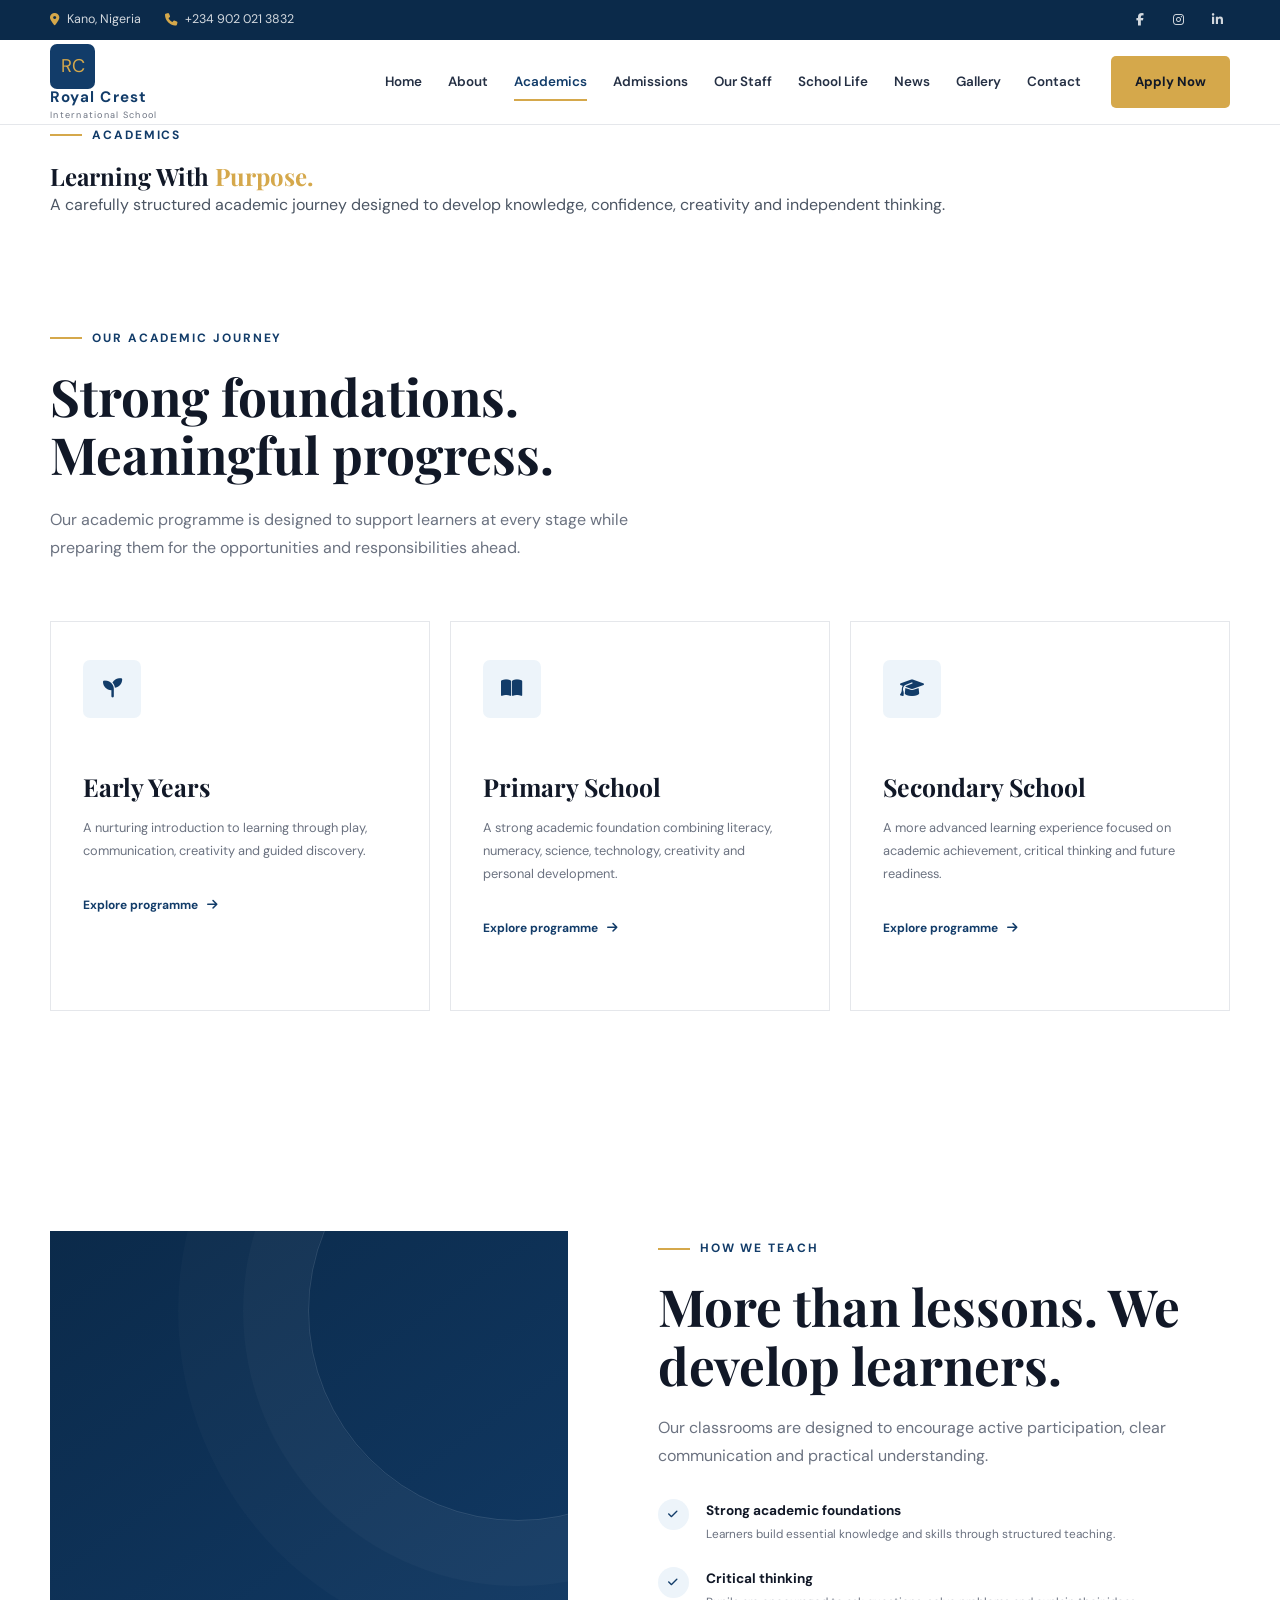
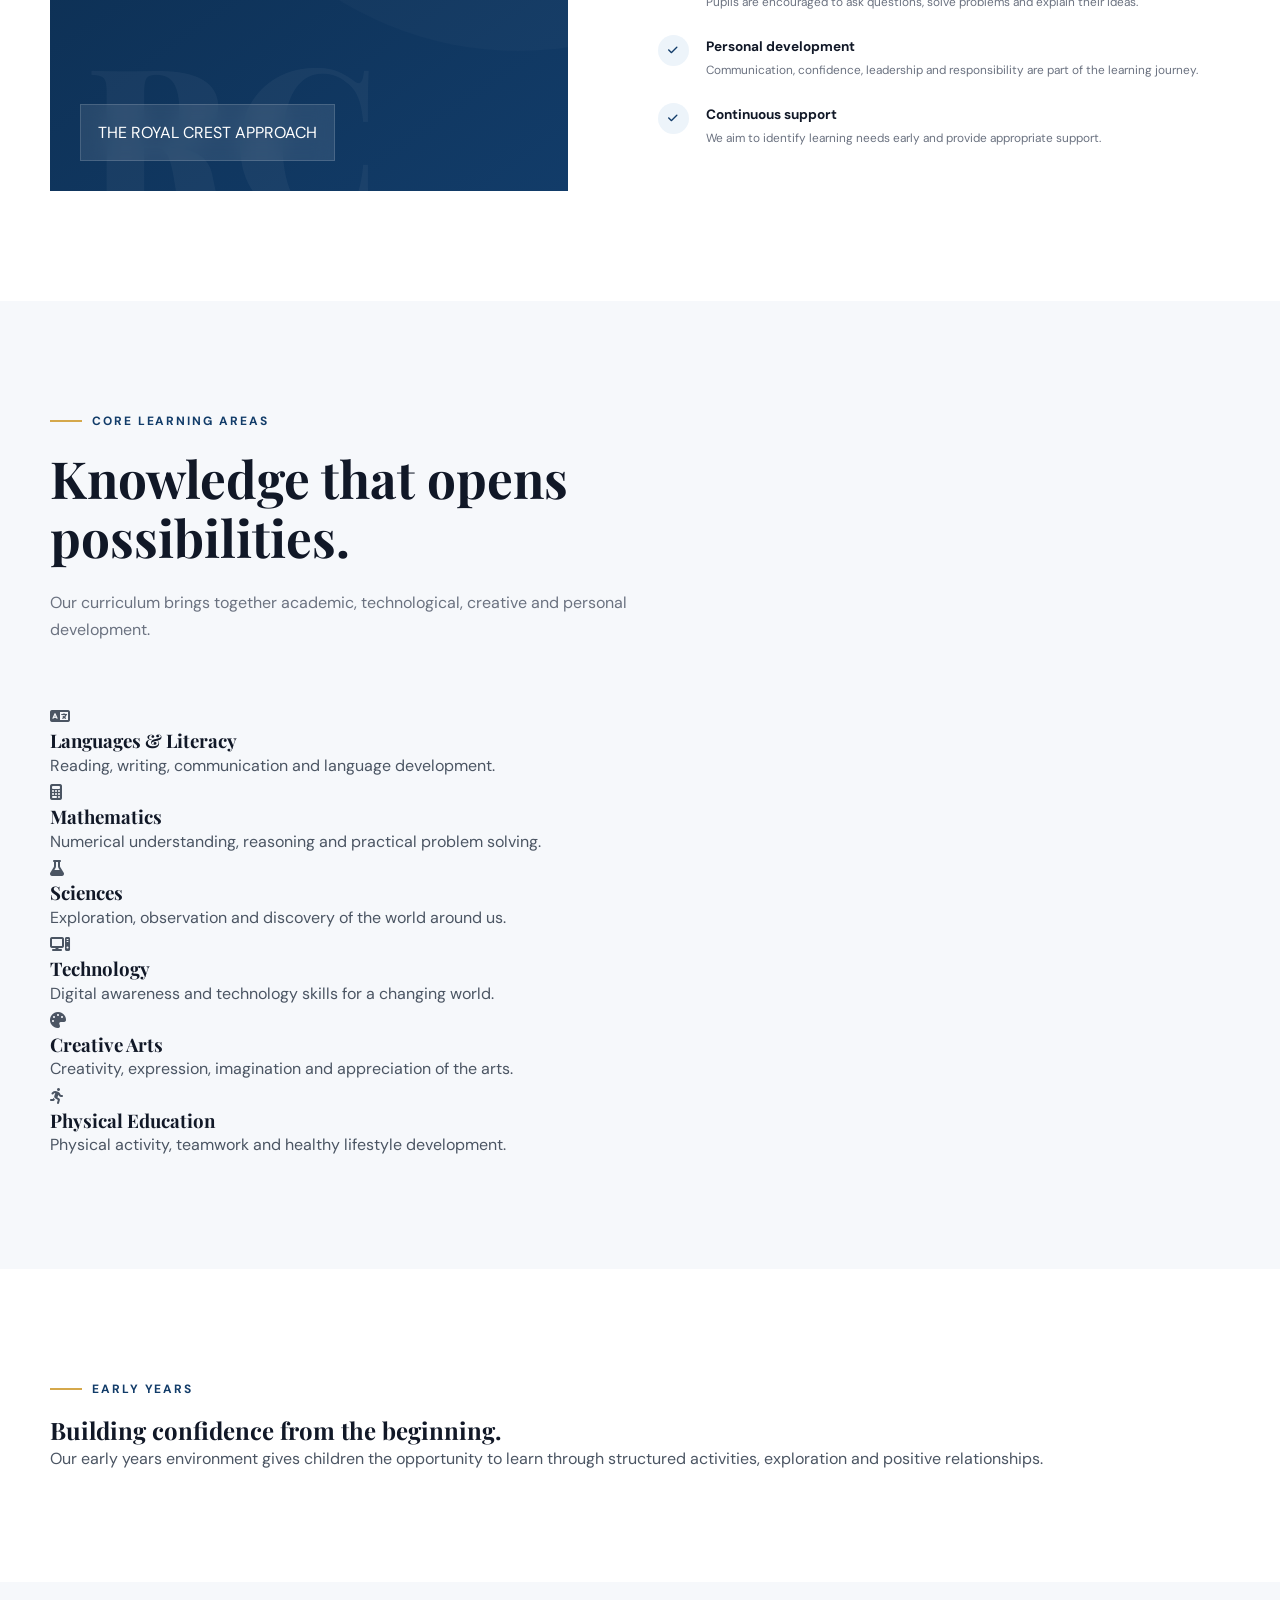
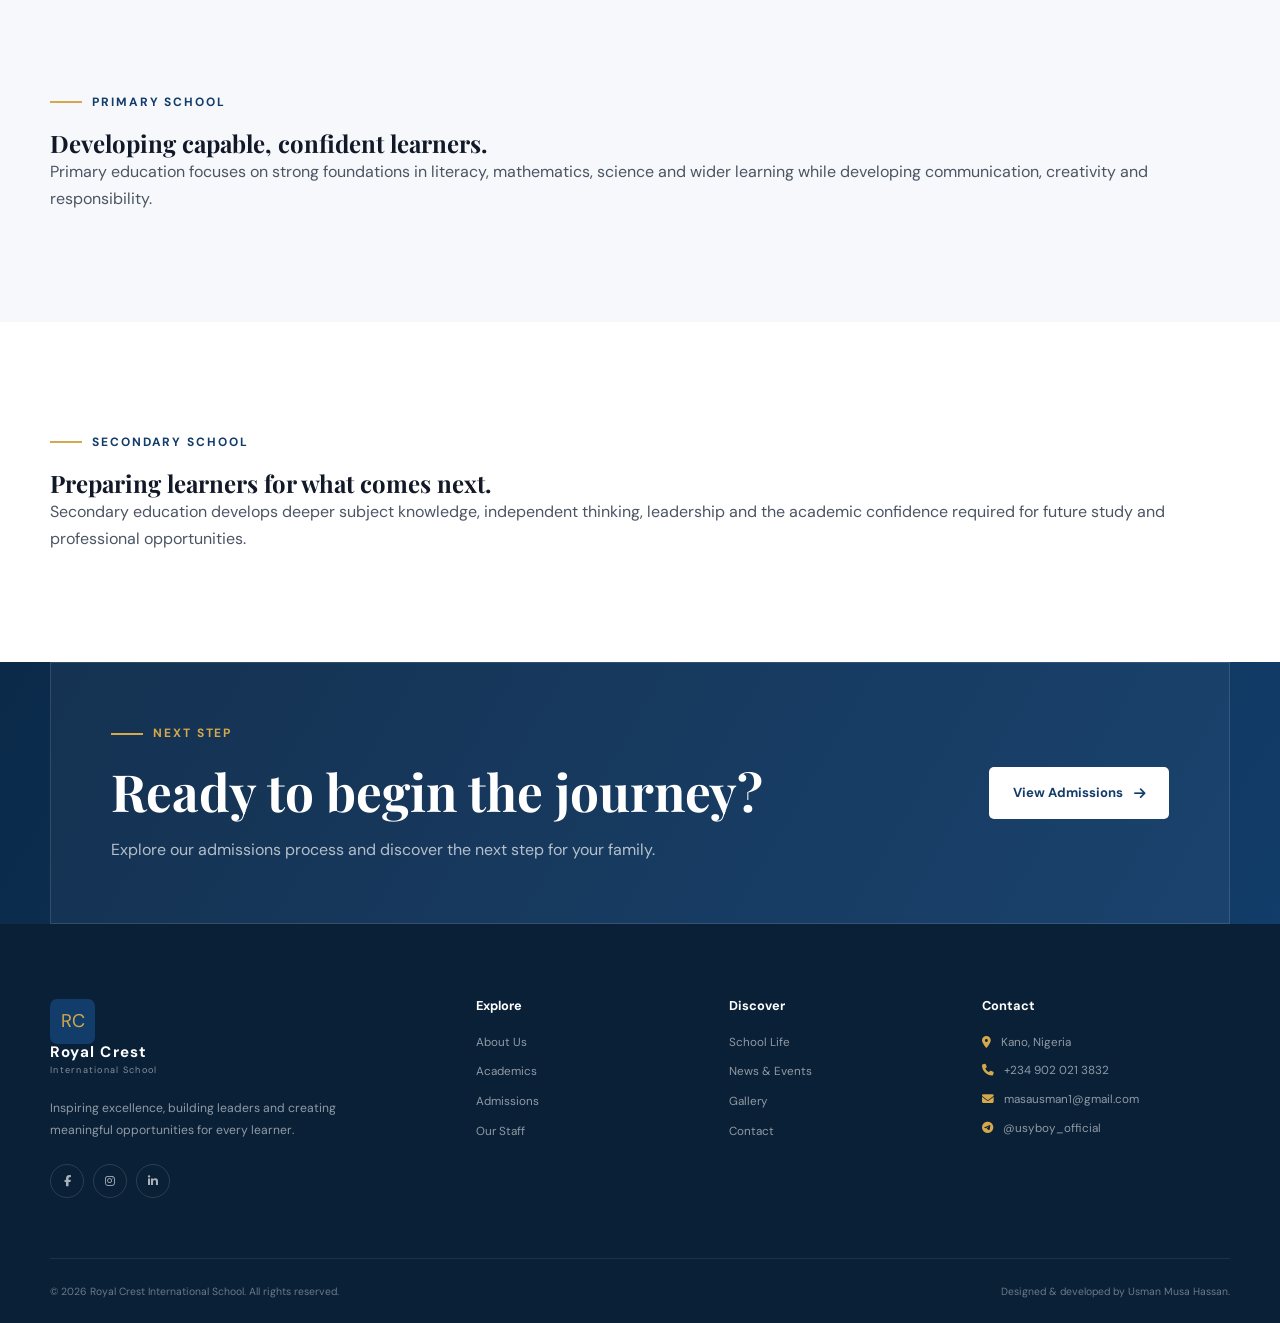
==== academics.html @ a64e41ca "Create academics.html" ====
<!DOCTYPE html>
<html lang="en">

<head>

    <meta charset="UTF-8">

    <meta
        name="viewport"
        content="width=device-width, initial-scale=1.0"
    >

    <meta
        name="description"
        content="Explore the academic programmes and learning approach at Royal Crest International School."
    >

    <meta
        name="author"
        content="Usman Musa Hassan"
    >

    <meta
        name="theme-color"
        content="#123c69"
    >

    <title>Academics | Royal Crest International School</title>

    <link
        rel="preconnect"
        href="https://fonts.googleapis.com"
    >

    <link
        rel="preconnect"
        href="https://fonts.gstatic.com"
        crossorigin
    >

    <link
        href="https://fonts.googleapis.com/css2?family=DM+Sans:wght@400;500;600;700&family=Playfair+Display:wght@500;600;700&display=swap"
        rel="stylesheet"
    >

    <link
        rel="stylesheet"
        href="https://cdnjs.cloudflare.com/ajax/libs/font-awesome/6.5.2/css/all.min.css"
    >

    <link
        rel="stylesheet"
        href="assets/css/style.css"
    >

</head>


<body>


    <!-- TOP BAR -->

    <div class="top-bar">

        <div class="container top-bar-inner">

            <div class="top-bar-left">

                <span>
                    <i class="fa-solid fa-location-dot"></i>
                    Kano, Nigeria
                </span>

                <span>
                    <i class="fa-solid fa-phone"></i>
                    +234 902 021 3832
                </span>

            </div>


            <div class="top-bar-right">

                <a href="#" aria-label="Facebook">
                    <i class="fa-brands fa-facebook-f"></i>
                </a>

                <a href="#" aria-label="Instagram">
                    <i class="fa-brands fa-instagram"></i>
                </a>

                <a href="#" aria-label="LinkedIn">
                    <i class="fa-brands fa-linkedin-in"></i>
                </a>

            </div>

        </div>

    </div>



    <!-- HEADER -->

    <header class="site-header">

        <div class="container header-inner">

            <a
                href="index.html"
                class="site-logo"
                aria-label="Royal Crest International School home"
            >

                <span class="logo-mark">
                    RC
                </span>

                <span class="logo-text">

                    <strong>
                        Royal Crest
                    </strong>

                    <small>
                        International School
                    </small>

                </span>

            </a>


            <nav
                class="main-nav"
                aria-label="Main navigation"
            >

                <a href="index.html">
                    Home
                </a>

                <a href="about.html">
                    About
                </a>

                <a
                    href="academics.html"
                    class="active"
                >
                    Academics
                </a>

                <a href="admissions.html">
                    Admissions
                </a>

                <a href="staff.html">
                    Our Staff
                </a>

                <a href="school-life.html">
                    School Life
                </a>

                <a href="news.html">
                    News
                </a>

                <a href="gallery.html">
                    Gallery
                </a>

                <a href="contact.html">
                    Contact
                </a>

            </nav>


            <a
                href="admissions.html"
                class="btn btn-primary header-cta"
            >
                Apply Now
            </a>


            <button
                class="menu-toggle"
                type="button"
                aria-label="Open navigation menu"
                aria-expanded="false"
            >

                <span></span>
                <span></span>
                <span></span>

            </button>

        </div>

    </header>



    <!-- MAIN -->

    <main>


        <!-- PAGE HERO -->

        <section class="page-hero">

            <div class="container page-hero-inner">

                <p class="section-eyebrow">
                    ACADEMICS
                </p>

                <h1>
                    Learning With
                    <span>Purpose.</span>
                </h1>

                <p>
                    A carefully structured academic journey
                    designed to develop knowledge, confidence,
                    creativity and independent thinking.
                </p>

            </div>

        </section>



        <!-- INTRODUCTION -->

        <section class="section-padding">

            <div class="container">

                <div class="section-heading reveal">

                    <div>

                        <p class="section-eyebrow">
                            OUR ACADEMIC JOURNEY
                        </p>

                        <h2>
                            Strong foundations.
                            Meaningful progress.
                        </h2>

                    </div>

                    <p>
                        Our academic programme is designed to
                        support learners at every stage while
                        preparing them for the opportunities and
                        responsibilities ahead.
                    </p>

                </div>



                <div class="program-grid">


                    <article class="program-card reveal">

                        <div class="program-icon">
                            <i class="fa-solid fa-seedling"></i>
                        </div>

                        <h3>
                            Early Years
                        </h3>

                        <p>
                            A nurturing introduction to learning
                            through play, communication, creativity
                            and guided discovery.
                        </p>

                        <a
                            href="#early-years"
                            class="text-link"
                        >
                            Explore programme
                            <i class="fa-solid fa-arrow-right"></i>
                        </a>

                    </article>



                    <article class="program-card reveal">

                        <div class="program-icon">
                            <i class="fa-solid fa-book-open"></i>
                        </div>

                        <h3>
                            Primary School
                        </h3>

                        <p>
                            A strong academic foundation combining
                            literacy, numeracy, science, technology,
                            creativity and personal development.
                        </p>

                        <a
                            href="#primary"
                            class="text-link"
                        >
                            Explore programme
                            <i class="fa-solid fa-arrow-right"></i>
                        </a>

                    </article>



                    <article class="program-card reveal">

                        <div class="program-icon">
                            <i class="fa-solid fa-graduation-cap"></i>
                        </div>

                        <h3>
                            Secondary School
                        </h3>

                        <p>
                            A more advanced learning experience
                            focused on academic achievement,
                            critical thinking and future readiness.
                        </p>

                        <a
                            href="#secondary"
                            class="text-link"
                        >
                            Explore programme
                            <i class="fa-solid fa-arrow-right"></i>
                        </a>

                    </article>

                </div>

            </div>

        </section>



        <!-- LEARNING APPROACH -->

        <section class="why-section section-padding">

            <div class="container why-grid">


                <div class="why-visual reveal">

                    <div class="visual-label">

                        <span>
                            THE ROYAL CREST APPROACH
                        </span>

                    </div>

                </div>


                <div class="why-content reveal">

                    <p class="section-eyebrow">
                        HOW WE TEACH
                    </p>

                    <h2>
                        More than lessons.
                        We develop learners.
                    </h2>

                    <p>
                        Our classrooms are designed to encourage
                        active participation, clear communication
                        and practical understanding.
                    </p>


                    <div class="why-list">


                        <div>

                            <span>
                                <i class="fa-solid fa-check"></i>
                            </span>

                            <div>

                                <strong>
                                    Strong academic foundations
                                </strong>

                                <p>
                                    Learners build essential
                                    knowledge and skills through
                                    structured teaching.
                                </p>

                            </div>

                        </div>



                        <div>

                            <span>
                                <i class="fa-solid fa-check"></i>
                            </span>

                            <div>

                                <strong>
                                    Critical thinking
                                </strong>

                                <p>
                                    Pupils are encouraged to ask
                                    questions, solve problems and
                                    explain their ideas.
                                </p>

                            </div>

                        </div>



                        <div>

                            <span>
                                <i class="fa-solid fa-check"></i>
                            </span>

                            <div>

                                <strong>
                                    Personal development
                                </strong>

                                <p>
                                    Communication, confidence,
                                    leadership and responsibility
                                    are part of the learning journey.
                                </p>

                            </div>

                        </div>



                        <div>

                            <span>
                                <i class="fa-solid fa-check"></i>
                            </span>

                            <div>

                                <strong>
                                    Continuous support
                                </strong>

                                <p>
                                    We aim to identify learning
                                    needs early and provide
                                    appropriate support.
                                </p>

                            </div>

                        </div>

                    </div>

                </div>

            </div>

        </section>



        <!-- SUBJECT AREAS -->

        <section class="programs-section section-padding">

            <div class="container">

                <div class="section-heading reveal">

                    <div>

                        <p class="section-eyebrow">
                            CORE LEARNING AREAS
                        </p>

                        <h2>
                            Knowledge that opens
                            possibilities.
                        </h2>

                    </div>

                    <p>
                        Our curriculum brings together academic,
                        technological, creative and personal
                        development.
                    </p>

                </div>



                <div class="academic-subject-grid">


                    <div class="academic-subject reveal">

                        <i class="fa-solid fa-language"></i>

                        <h3>
                            Languages & Literacy
                        </h3>

                        <p>
                            Reading, writing, communication and
                            language development.
                        </p>

                    </div>



                    <div class="academic-subject reveal">

                        <i class="fa-solid fa-calculator"></i>

                        <h3>
                            Mathematics
                        </h3>

                        <p>
                            Numerical understanding, reasoning and
                            practical problem solving.
                        </p>

                    </div>



                    <div class="academic-subject reveal">

                        <i class="fa-solid fa-flask"></i>

                        <h3>
                            Sciences
                        </h3>

                        <p>
                            Exploration, observation and discovery
                            of the world around us.
                        </p>

                    </div>



                    <div class="academic-subject reveal">

                        <i class="fa-solid fa-computer"></i>

                        <h3>
                            Technology
                        </h3>

                        <p>
                            Digital awareness and technology skills
                            for a changing world.
                        </p>

                    </div>



                    <div class="academic-subject reveal">

                        <i class="fa-solid fa-palette"></i>

                        <h3>
                            Creative Arts
                        </h3>

                        <p>
                            Creativity, expression, imagination and
                            appreciation of the arts.
                        </p>

                    </div>



                    <div class="academic-subject reveal">

                        <i class="fa-solid fa-person-running"></i>

                        <h3>
                            Physical Education
                        </h3>

                        <p>
                            Physical activity, teamwork and healthy
                            lifestyle development.
                        </p>

                    </div>

                </div>

            </div>

        </section>



        <!-- PROGRAMME DETAILS -->

        <section
            id="early-years"
            class="section-padding"
        >

            <div class="container academic-detail">

                <div class="academic-detail-content reveal">

                    <p class="section-eyebrow">
                        EARLY YEARS
                    </p>

                    <h2>
                        Building confidence
                        from the beginning.
                    </h2>

                    <p>
                        Our early years environment gives children
                        the opportunity to learn through structured
                        activities, exploration and positive
                        relationships.
                    </p>

                </div>

            </div>

        </section>



        <section
            id="primary"
            class="programs-section section-padding"
        >

            <div class="container academic-detail">

                <div class="academic-detail-content reveal">

                    <p class="section-eyebrow">
                        PRIMARY SCHOOL
                    </p>

                    <h2>
                        Developing capable,
                        confident learners.
                    </h2>

                    <p>
                        Primary education focuses on strong
                        foundations in literacy, mathematics,
                        science and wider learning while developing
                        communication, creativity and responsibility.
                    </p>

                </div>

            </div>

        </section>



        <section
            id="secondary"
            class="section-padding"
        >

            <div class="container academic-detail">

                <div class="academic-detail-content reveal">

                    <p class="section-eyebrow">
                        SECONDARY SCHOOL
                    </p>

                    <h2>
                        Preparing learners
                        for what comes next.
                    </h2>

                    <p>
                        Secondary education develops deeper subject
                        knowledge, independent thinking, leadership
                        and the academic confidence required for
                        future study and professional opportunities.
                    </p>

                </div>

            </div>

        </section>



        <!-- CTA -->

        <section class="admissions-cta">

            <div class="container">

                <div class="cta-inner reveal">

                    <div>

                        <p class="section-eyebrow">
                            NEXT STEP
                        </p>

                        <h2>
                            Ready to begin the journey?
                        </h2>

                        <p>
                            Explore our admissions process and
                            discover the next step for your family.
                        </p>

                    </div>

                    <a
                        href="admissions.html"
                        class="btn btn-light"
                    >
                        View Admissions
                        <i class="fa-solid fa-arrow-right"></i>
                    </a>

                </div>

            </div>

        </section>

    </main>



    <!-- FOOTER -->

    <footer class="site-footer">

        <div class="container footer-main">


            <div class="footer-about">

                <a
                    href="index.html"
                    class="site-logo footer-logo"
                >

                    <span class="logo-mark">
                        RC
                    </span>

                    <span class="logo-text">

                        <strong>
                            Royal Crest
                        </strong>

                        <small>
                            International School
                        </small>

                    </span>

                </a>

                <p>
                    Inspiring excellence, building leaders and
                                        creating meaningful opportunities for every
                    learner.
                </p>

                <div class="footer-socials">

                    <a href="#" aria-label="Facebook">
                        <i class="fa-brands fa-facebook-f"></i>
                    </a>

                    <a href="#" aria-label="Instagram">
                        <i class="fa-brands fa-instagram"></i>
                    </a>

                    <a href="#" aria-label="LinkedIn">
                        <i class="fa-brands fa-linkedin-in"></i>
                    </a>

                </div>

            </div>


            <div class="footer-column">

                <h3>
                    Explore
                </h3>

                <a href="about.html">
                    About Us
                </a>

                <a href="academics.html">
                    Academics
                </a>

                <a href="admissions.html">
                    Admissions
                </a>

                <a href="staff.html">
                    Our Staff
                </a>

            </div>


            <div class="footer-column">

                <h3>
                    Discover
                </h3>

                <a href="school-life.html">
                    School Life
                </a>

                <a href="news.html">
                    News & Events
                </a>

                <a href="gallery.html">
                    Gallery
                </a>

                <a href="contact.html">
                    Contact
                </a>

            </div>


            <div class="footer-column footer-contact">

                <h3>
                    Contact
                </h3>

                <p>
                    <i class="fa-solid fa-location-dot"></i>
                    Kano, Nigeria
                </p>

                <p>
                    <i class="fa-solid fa-phone"></i>
                    +234 902 021 3832
                </p>

                <p>
                    <i class="fa-solid fa-envelope"></i>
                    masausman1@gmail.com
                </p>

                <p>
                    <i class="fa-brands fa-telegram"></i>
                    @usyboy_official
                </p>

            </div>

        </div>


        <div class="container footer-bottom">

            <p>
                ©
                <span id="current-year"></span>
                Royal Crest International School.
                All rights reserved.
            </p>

            <p>
                Designed & developed by Usman Musa Hassan.
            </p>

        </div>

    </footer>


    <script src="assets/js/main.js"></script>

</body>

</html>
---- assets/css/style.css ----
/* =========================================================
   ROYAL CREST INTERNATIONAL SCHOOL
   Main Website Stylesheet
   ========================================================= */


/* =========================================================
   1. ROOT VARIABLES
========================================================= */

:root {

    --primary: #123c69;
    --primary-dark: #0b2a4a;
    --primary-light: #1c568e;

    --accent: #d5a84b;
    --accent-dark: #b8892e;

    --dark: #111827;
    --dark-soft: #253044;

    --white: #ffffff;
    --light: #f6f8fb;
    --light-blue: #edf4fa;

    --text: #4b5563;
    --text-light: #6b7280;

    --border: #e5e7eb;

    --success: #2f7d5a;

    --heading-font: "Playfair Display", Georgia, serif;
    --body-font: "DM Sans", Arial, sans-serif;

    --container: 1180px;

    --shadow-sm:
        0 5px 20px rgba(15, 35, 55, 0.06);

    --shadow-md:
        0 15px 40px rgba(15, 35, 55, 0.10);

    --shadow-lg:
        0 25px 70px rgba(15, 35, 55, 0.16);

    --transition:
        0.3s ease;

}


/* =========================================================
   2. RESET
========================================================= */

*,
*::before,
*::after {

    box-sizing: border-box;

    margin: 0;

    padding: 0;

}


html {

    scroll-behavior: smooth;

}


body {

    font-family: var(--body-font);

    color: var(--text);

    background: var(--white);

    line-height: 1.7;

    overflow-x: hidden;

}


body.menu-open {

    overflow: hidden;

}


img {

    max-width: 100%;

    display: block;

}


a {

    color: inherit;

    text-decoration: none;

}


button,
input,
textarea,
select {

    font: inherit;

}


button {

    border: 0;

    cursor: pointer;

}


ul,
ol {

    list-style: none;

}


::selection {

    background: var(--accent);

    color: var(--dark);

}


/* =========================================================
   3. GLOBAL CONTAINER
========================================================= */

.container {

    width: min(
        calc(100% - 48px),
        var(--container)
    );

    margin-inline: auto;

}


/* =========================================================
   4. GLOBAL TYPOGRAPHY
========================================================= */

h1,
h2,
h3,
h4 {

    font-family: var(--heading-font);

    color: var(--dark);

    line-height: 1.15;

}


h1 span,
h2 span {

    color: var(--accent);

}


p {

    color: var(--text);

}


.section-padding {

    padding: 110px 0;

}


.section-heading {

    max-width: 720px;

    margin-bottom: 60px;

}


.section-heading-center {

    margin-inline: auto;

    text-align: center;

}


.section-heading h2 {

    font-size: clamp(
        2.2rem,
        4vw,
        3.5rem
    );

    margin-bottom: 22px;

}


.section-heading > p:last-child {

    max-width: 620px;

    color: var(--text-light);

}


.section-heading-center > p:last-child {

    margin-inline: auto;

}


.section-eyebrow,
.hero-eyebrow {

    display: flex;

    align-items: center;

    gap: 10px;

    color: var(--primary);

    font-size: 0.75rem;

    font-weight: 700;

    letter-spacing: 0.16em;

    text-transform: uppercase;

    margin-bottom: 18px;

}


.section-eyebrow::before {

    content: "";

    display: block;

    width: 32px;

    height: 2px;

    background: var(--accent);

}


.section-heading-center .section-eyebrow {

    justify-content: center;

}


.section-heading-center .section-eyebrow::before {

    display: none;

}


/* =========================================================
   5. TOP BAR
========================================================= */

.top-bar {

    background: var(--primary-dark);

    color: rgba(255, 255, 255, 0.82);

    font-size: 0.78rem;

}


.top-bar-inner {

    min-height: 40px;

    display: flex;

    align-items: center;

    justify-content: space-between;

    gap: 20px;

}


.top-bar-left {

    display: flex;

    align-items: center;

    gap: 24px;

}


.top-bar-left span {

    display: inline-flex;

    align-items: center;

    gap: 8px;

}


.top-bar-left i {

    color: var(--accent);

}


.top-bar-right {

    display: flex;

    align-items: center;

    gap: 14px;

}


.top-bar-right a {

    width: 25px;

    height: 25px;

    display: grid;

    place-items: center;

    border-radius: 50%;

    transition: var(--transition);

}


.top-bar-right a:hover {

    color: var(--accent);

    transform: translateY(-2px);

}


/* =========================================================
   6. HEADER
========================================================= */

.site-header {

    position: relative;

    z-index: 1000;

    background: rgba(255, 255, 255, 0.98);

    border-bottom: 1px solid var(--border);

    transition:
        background var(--transition),
        box-shadow var(--transition);

}


.site-header.scrolled {

    position: sticky;

    top: 0;

    box-shadow: var(--shadow-sm);

}


.header-inner {

    min-height: 84px;

    display: flex;

    align-items: center;

    gap: 30px;

}


/* =========================================================
   LOGO
========================================================= */

.school-logo {

    display: inline-flex;

    align-items: center;

    gap: 11px;

    flex-shrink: 0;

}


.logo-mark {

    width: 45px;

    height: 45px;

    display: grid;

    place-items: center;

    background: var(--primary);

    color: var(--accent);

    font-size: 1.15rem;

    border-radius: 7px;

}


.logo-text {

    display: flex;

    flex-direction: column;

    line-height: 1.1;

}


.logo-text strong {

    color: var(--primary);

    font-size: 0.95rem;

    letter-spacing: 0.08em;

}


.logo-text small {

    color: var(--text-light);

    font-size: 0.57rem;

    letter-spacing: 0.14em;

    margin-top: 4px;

}


/* =========================================================
   MAIN NAVIGATION
========================================================= */

.main-nav {

    display: flex;

    align-items: center;

    justify-content: center;

    gap: 26px;

    margin-left: auto;

}


.main-nav a {

    position: relative;

    color: var(--dark-soft);

    font-size: 0.84rem;

    font-weight: 600;

    padding: 8px 0;

    transition: var(--transition);

}


.main-nav a::after {

    content: "";

    position: absolute;

    left: 0;

    bottom: 0;

    width: 0;

    height: 2px;

    background: var(--accent);

    transition: width var(--transition);

}


.main-nav a:hover,
.main-nav a.active {

    color: var(--primary);

}


.main-nav a:hover::after,
.main-nav a.active::after {

    width: 100%;

}


/* =========================================================
   HEADER CTA
========================================================= */

.header-cta {

    display: inline-flex;

    align-items: center;

    gap: 10px;

    padding: 13px 18px;

    background: var(--primary);

    color: var(--white);

    font-size: 0.78rem;

    font-weight: 700;

    border-radius: 5px;

    transition: var(--transition);

    flex-shrink: 0;

}


.header-cta:hover {

    background: var(--primary-dark);

    transform: translateY(-2px);

    box-shadow: var(--shadow-sm);

}


.header-cta i {

    font-size: 0.72rem;

}


/* =========================================================
   MOBILE MENU BUTTON
========================================================= */

.menu-toggle {

    display: none;

    width: 44px;

    height: 44px;

    background: transparent;

    align-items: center;

    justify-content: center;

    flex-direction: column;

    gap: 5px;

}


.menu-toggle span {

    width: 23px;

    height: 2px;

    background: var(--dark);

    transition: var(--transition);

}


.menu-toggle.active span:nth-child(1) {

    transform:
        translateY(7px)
        rotate(45deg);

}


.menu-toggle.active span:nth-child(2) {

    opacity: 0;

}


.menu-toggle.active span:nth-child(3) {

    transform:
        translateY(-7px)
        rotate(-45deg);

}


/* =========================================================
   7. BUTTONS
========================================================= */

.btn {

    min-height: 52px;

    display: inline-flex;

    align-items: center;

    justify-content: center;

    gap: 11px;

    padding: 0 24px;

    border-radius: 5px;

    font-size: 0.82rem;

    font-weight: 700;

    transition: var(--transition);

}


.btn-primary {

    background: var(--accent);

    color: var(--dark);

}


.btn-primary:hover {

    background: var(--white);

    transform: translateY(-3px);

    box-shadow: var(--shadow-md);

}


.btn-outline {

    border: 1px solid
        rgba(255, 255, 255, 0.5);

    color: var(--white);

}


.btn-outline:hover {

    background: var(--white);

    border-color: var(--white);

    color: var(--primary);

}


.btn-dark {

    background: var(--primary);

    color: var(--white);

}


.btn-dark:hover {

    background: var(--primary-dark);

    transform: translateY(-3px);

}


.btn-light {

    background: var(--white);

    color: var(--primary);

}


.btn-light:hover {

    background: var(--accent);

    color: var(--dark);

    transform: translateY(-3px);

}


/* =========================================================
   8. HERO
========================================================= */

.hero {

    position: relative;

    min-height: 720px;

    display: flex;

    align-items: center;

    overflow: hidden;

    background:
        linear-gradient(
            135deg,
            #0b2a4a,
            #123c69
        );

}


.hero-background {

    position: absolute;

    inset: 0;

    background:
        linear-gradient(
            115deg,
            rgba(11, 42, 74, 0.96) 0%,
            rgba(18, 60, 105, 0.86) 50%,
            rgba(18, 60, 105, 0.62) 100%
        );

}


.hero-background::after {

    content: "";

    position: absolute;

    width: 650px;

    height: 650px;

    right: -220px;

    top: -180px;

    border-radius: 50%;

    border: 1px solid
        rgba(255, 255, 255, 0.08);

    box-shadow:
        0 0 0 80px
        rgba(255, 255, 255, 0.025),
        0 0 0 160px
        rgba(255, 255, 255, 0.02);

}


.hero-overlay {

    position: absolute;

    inset: 0;

    background:
        radial-gradient(
            circle at 75% 40%,
            rgba(213, 168, 75, 0.14),
            transparent 32%
        );

}


.hero-content {

    position: relative;

    z-index: 2;

    display: grid;

    grid-template-columns:
        minmax(0, 1.2fr)
        minmax(320px, 0.8fr);

    gap: 70px;

    align-items: center;

    padding: 100px 0 120px;

}


.hero-copy {

    max-width: 680px;

}


.hero-eyebrow {

    color: var(--accent);

    margin-bottom: 24px;

}


.hero-eyebrow span {

    width: 34px;

    height: 2px;

    background: var(--accent);

}


.hero-copy h1 {

    color: var(--white);

    font-size: clamp(
        3.2rem,
        6vw,
        5.5rem
    );

    letter-spacing: -0.035em;

    margin-bottom: 28px;

}


.hero-copy h1 span {

    color: var(--accent);

}


.hero-description {

    max-width: 620px;

    color: rgba(255, 255, 255, 0.76);

    font-size: 1rem;

    line-height: 1.9;

    margin-bottom: 34px;

}


.hero-actions {

    display: flex;

    flex-wrap: wrap;

    gap: 12px;

}


.hero-trust {

    display: flex;

    align-items: center;

    gap: 14px;

    margin-top: 42px;

}


.trust-avatars {

    display: flex;

    align-items: center;

}


.trust-avatars span {

    width: 34px;

    height: 34px;

    display: grid;

    place-items: center;

    margin-left: -7px;

    border: 2px solid var(--primary);

    border-radius: 50%;

    background: var(--white);

    color: var(--primary);

    font-size: 0.68rem;

    font-weight: 700;

}


.trust-avatars span:first-child {

    margin-left: 0;

}


.hero-trust strong {

    display: block;

    color: var(--white);

    font-size: 0.75rem;

}


.hero-trust small {

    color: rgba(255, 255, 255, 0.58);

    font-size: 0.68rem;

}


/* =========================================================
   HERO CARD
========================================================= */

.hero-card {

    padding: 34px;

    background:
        rgba(255, 255, 255, 0.09);

    border:
        1px solid
        rgba(255, 255, 255, 0.16);

    border-radius: 10px;

    backdrop-filter: blur(15px);

    box-shadow: var(--shadow-lg);

}


.hero-card-top {

    display: flex;

    justify-content: space-between;

    align-items: center;

    color: var(--accent);

    font-size: 0.68rem;

    font-weight: 700;

    letter-spacing: 0.12em;

    margin-bottom: 50px;

}


.hero-card-top span {

    display: flex;

    align-items: center;

    gap: 8px;

}


.hero-card-top > i {

    font-size: 0.9rem;

}


.hero-card h2 {

    color: var(--white);

    font-size: 2.1rem;

    margin-bottom: 18px;

}


.hero-card p {

    color: rgba(255, 255, 255, 0.7);

    font-size: 0.86rem;

    line-height: 1.8;

}


.hero-card-stats {

    display: grid;

    grid-template-columns:
        repeat(3, 1fr);

    gap: 15px;

    margin-top: 35px;

    padding-top: 25px;

    border-top:
        1px solid
        rgba(255, 255, 255, 0.13);

}


.hero-card-stats strong {

    display: block;

    color: var(--accent);

    font-family: var(--heading-font);

    font-size: 1.55rem;

}


.hero-card-stats span {

    display: block;

    color: rgba(255, 255, 255, 0.55);

    font-size: 0.62rem;

    line-height: 1.4;

    margin-top: 4px;

}


/* =========================================================
   HERO SCROLL
========================================================= */

.hero-scroll {

    position: absolute;

    z-index: 3;

    bottom: 25px;

    left: 50%;

    transform: translateX(-50%);

    display: flex;

    flex-direction: column;

    align-items: center;

    gap: 6px;

    color: rgba(255, 255, 255, 0.55);

    font-size: 0.62rem;

    text-transform: uppercase;

    letter-spacing: 0.13em;

}


.hero-scroll i {

    color: var(--accent);

    animation:
        scrollArrow 1.7s
        ease-in-out
        infinite;

}


@keyframes scrollArrow {

    0%,
    100% {

        transform: translateY(0);

    }

    50% {

        transform: translateY(5px);

    }

}


/* =========================================================
   9. WELCOME
========================================================= */

.welcome-section {

    background: var(--white);

}


.welcome-grid {

    display: grid;

    grid-template-columns:
        minmax(0, 1fr)
        minmax(0, 1fr);

    gap: 100px;

    align-items: start;

}


.welcome-content {

    max-width: 570px;

}


.lead-text {

    color: var(--dark);

    font-family: var(--heading-font);

    font-size: 1.45rem;

    line-height: 1.5;

    margin-bottom: 20px;

}


.welcome-content > p:not(.lead-text) {

    color: var(--text-light);

    margin-bottom: 28px;

}


.text-link {

    display: inline-flex;

    align-items: center;

    gap: 10px;

    color: var(--primary);

    font-size: 0.8rem;

    font-weight: 700;

    transition: var(--transition);

}


.text-link i {

    transition: transform var(--transition);

}


.text-link:hover {

    color: var(--accent-dark);

}


.text-link:hover i {

    transform: translateX(5px);

}


.welcome-highlights {

    display: flex;

    flex-direction: column;

    gap: 20px;

}


.highlight-item {

    display: grid;

    grid-template-columns: 55px 1fr;

    gap: 18px;

    padding: 24px;

    background: var(--light);

    border: 1px solid var(--border);

    transition: var(--transition);

}


.highlight-item:hover {

    transform: translateX(5px);

    border-color: rgba(18, 60, 105, 0.18);

    box-shadow: var(--shadow-sm);

}


.highlight-icon {

    width: 55px;

    height: 55px;

    display: grid;

    place-items: center;

    background: var(--light-blue);

    color: var(--primary);

    font-size: 1.1rem;

    border-radius: 50%;

}


.highlight-item h3 {

    font-family: var(--body-font);

    font-size: 0.95rem;

    font-weight: 700;

    margin-bottom: 5px;

}


.highlight-item p {

    color: var(--text-light);

    font-size: 0.78rem;

    line-height: 1.6;

}


/* =========================================================
   10. PROGRAMS
========================================================= */

.programs-section {

    background: var(--light);

}


.program-grid {

    display: grid;

    grid-template-columns:
        repeat(3, 1fr);

    gap: 20px;

}


.program-card {

    position: relative;

    min-height: 390px;

    padding: 38px 32px;

    background: var(--white);

    border: 1px solid var(--border);

    overflow: hidden;

    transition: var(--transition);

}


.program-card:hover {

    transform: translateY(-8px);

    box-shadow: var(--shadow-md);

}


.program-card.featured {

    background: var(--primary);

    border-color: var(--primary);

}


.program-number {

    position: absolute;

    top: 25px;

    right: 27px;

    color: var(--border);

    font-family: var(--heading-font);

    font-size: 2rem;

}


.program-card.featured .program-number {

    color: rgba(255, 255, 255, 0.14);

}


.program-icon {

    width: 58px;

    height: 58px;

    display: grid;

    place-items: center;

    margin-bottom: 55px;

    background: var(--light-blue);

    color: var(--primary);

    border-radius: 7px;

    font-size: 1.2rem;

}


.program-card.featured .program-icon {

    background:
        rgba(255, 255, 255, 0.12);

    color: var(--accent);

}


.program-card h3 {

    font-size: 1.55rem;

    margin-bottom: 15px;

}


.program-card.featured h3 {

    color: var(--white);

}


.program-card p {

    color: var(--text-light);

    font-size: 0.8rem;

    line-height: 1.8;

    margin-bottom: 28px;

}


.program-card.featured p {

    color: rgba(255, 255, 255, 0.67);

}


.program-card a {

    display: inline-flex;

    align-items: center;

    gap: 9px;

    color: var(--primary);

    font-size: 0.75rem;

    font-weight: 700;

}


.program-card.featured a {

    color: var(--accent);

}


.program-card a i {

    transition: transform var(--transition);

}


.program-card a:hover i {

    transform: translateX(5px);

}


/* =========================================================
   11. WHY SECTION
========================================================= */

.why-section {

    background: var(--white);

}


.why-grid {

    display: grid;

    grid-template-columns:
        0.95fr
        1.05fr;

    gap: 90px;

    align-items: center;

}


.why-visual {

    position: relative;

    min-height: 560px;

    background:
        linear-gradient(
            145deg,
            var(--primary-dark),
            var(--primary)
        );

    overflow: hidden;

}


.why-visual::before {

    content: "";

    position: absolute;

    width: 420px;

    height: 420px;

    right: -160px;

    top: -130px;

    border-radius: 50%;

    border:
        1px solid
        rgba(255, 255, 255, 0.13);

    box-shadow:
        0 0 0 65px
        rgba(255, 255, 255, 0.025),
        0 0 0 130px
        rgba(255, 255, 255, 0.02);

}


.why-visual::after {

    content: "RC";

    position: absolute;

    left: 35px;

    bottom: -45px;

    color: rgba(255, 255, 255, 0.045);

    font-family: var(--heading-font);

    font-size: 13rem;

    font-weight: 800;

    line-height: 1;

}


.visual-label {

    position: absolute;

    z-index: 2;

    left: 30px;

    bottom: 30px;

    display: flex;

    align-items: center;

    gap: 12px;

    padding: 14px 17px;

    background:
        rgba(255, 255, 255, 0.1);

    border:
        1px solid
        rgba(255, 255, 255, 0.15);

    color: var(--white);

    backdrop-filter: blur(10px);

}


.visual-label i {

    color: var(--accent);

}


visual-label span {

    font-size: 0.72rem;

    font-weight: 700;

}


.why-content > p:not(.section-eyebrow) {

    color: var(--text-light);

    margin-bottom: 30px;

}


.why-content h2 {

    font-size: clamp(
        2.3rem,
        4vw,
        3.5rem
    );

    margin-bottom: 20px;

}


.why-list {

    display: flex;

    flex-direction: column;

    gap: 23px;

    margin-bottom: 35px;

}


.why-list > div {

    display: grid;

    grid-template-columns: 35px 1fr;

    gap: 13px;

}


.why-list > div > span {

    width: 31px;

    height: 31px;

    display: grid;

    place-items: center;

    background: var(--light-blue);

    color: var(--primary);

    border-radius: 50%;

    font-size: 0.68rem;

}


.why-list strong {

    display: block;

    color: var(--dark);

    font-size: 0.85rem;

    margin-bottom: 3px;

}


.why-list p {

    color: var(--text-light);

    font-size: 0.74rem;

    line-height: 1.6;

}


/* =========================================================
   12. ADMISSIONS CTA
========================================================= */

.admissions-cta {

    background:
        linear-gradient(
            120deg,
            var(--primary-dark),
            var(--primary)
        );

}


.cta-inner {

    display: flex;

    align-items: center;

    justify-content: space-between;

    gap: 50px;

    padding: 60px;

    border:
        1px solid
        rgba(255, 255, 255, 0.12);

    background:
        rgba(255, 255, 255, 0.035);

}


.cta-inner .section-eyebrow {

    color: var(--accent);

}


.cta-inner h2 {

    color: var(--white);

    font-size: clamp(
        2.1rem,
        4vw,
        3.2rem
    );

    margin-bottom: 15px;

}


.cta-inner p:last-child {

    max-width: 570px;

    color: rgba(255, 255, 255, 0.68);

}


/* =========================================================
   13. NEWS
========================================================= */

.news-section {

    background: var(--light);

}


.news-heading {

    display: flex;

    align-items: end;

    justify-content: space-between;

    gap: 30px;

}


.news-heading .text-link {

    margin-bottom: 7px;

}


.news-grid {

    display: grid;

    grid-template-columns:
        repeat(3, 1fr);

    gap: 22px;

}


.news-card {

    background: var(--white);

    border: 1px solid var(--border);

    transition: var(--transition);

}


.news-card:hover {

    transform: translateY(-7px);

    box-shadow: var(--shadow-md);

}


.news-image {

    position: relative;

    height: 235px;

    display: flex;

    align-items: end;

    padding: 20px;

    overflow: hidden;

    background:
        linear-gradient(
            135deg,
            #183f63,
            #6d879d
        );

}


.news-image::before {

    content: "";

    position: absolute;

    width: 220px;

    height: 220px;

    right: -70px;

    top: -70px;

    border-radius: 50%;

    border:
        1px solid
        rgba(255, 255, 255, 0.25);

}


.news-image::after {

    content: "";

    position: absolute;

    left: 25px;

    top: 35px;

    width: 90px;

    height: 90px;

    border-radius: 50%;

    background:
        rgba(255, 255, 255, 0.08);

}


.news-image span {

    position: relative;

    z-index: 2;

    padding: 7px 11px;

    background:
        rgba(255, 255, 255, 0.92);

    color: var(--primary);

    font-size: 0.63rem;

    font-weight: 700;

    text-transform: uppercase;

    letter-spacing: 0.08em;

}


.news-image.image-two {

    background:
        linear-gradient(
            135deg,
            #264d52,
            #779b8c
        );

}


.news-image.image-three {

    background:
        linear-gradient(
            135deg,
            #4d3c68,
            #9a799f
        );

}


.news-content {

    padding: 25px;

}


.news-content small {

    color: var(--text-light);

    font-size: 0.68rem;

}


.news-content h3 {

    font-family: var(--body-font);

    font-size: 1rem;

    line-height: 1.55;

    margin: 9px 0 18px;

}


.news-content a {

    display: inline-flex;

    align-items: center;

    gap: 8px;

    color: var(--primary);

    font-size: 0.72rem;

    font-weight: 700;

}


.news-content a i {

    transition: transform var(--transition);

}


.news-content a:hover i {

    transform: translateX(5px);

}


/* =========================================================
   14. FOOTER
========================================================= */

.site-footer {

    background: #0a2037;

    color: rgba(255, 255, 255, 0.7);

    padding-top: 75px;

}


.footer-main {

    display: grid;

    grid-template-columns:
        1.5fr
        0.8fr
        0.8fr
        1fr;

    gap: 55px;

    padding-bottom: 60px;

}


.footer-logo .logo-text strong {

    color: var(--white);

}


.footer-logo .logo-text small {

    color: rgba(255, 255, 255, 0.5);

}


.footer-about > p {

    max-width: 330px;

    color: rgba(255, 255, 255, 0.55);

    font-size: 0.76rem;

    line-height: 1.8;

    margin: 23px 0;

}


.footer-socials {

    display: flex;

    gap: 9px;

}


.footer-socials a {

    width: 34px;

    height: 34px;

    display: grid;

    place-items: center;

    border:
        1px solid
        rgba(255, 255, 255, 0.13);

    color: rgba(255, 255, 255, 0.65);

    border-radius: 50%;

    font-size: 0.7rem;

    transition: var(--transition);

}


.footer-socials a:hover {

    background: var(--accent);

    border-color: var(--accent);

    color: var(--dark);

}


.footer-column {

    display: flex;

    flex-direction: column;

    align-items: flex-start;

    gap: 10px;

}


.footer-column h3 {

    color: var(--white);

    font-family: var(--body-font);

    font-size: 0.8rem;

    margin-bottom: 9px;

}


.footer-column a {

    color: rgba(255, 255, 255, 0.55);

    font-size: 0.73rem;

    transition: var(--transition);

}


.footer-column a:hover {

    color: var(--accent);

    transform: translateX(3px);

}


.footer-contact p {

    display: flex;

    align-items: flex-start;

    gap: 10px;

    color: rgba(255, 255, 255, 0.55);

    font-size: 0.73rem;

    line-height: 1.6;

}


.footer-contact i {

    color: var(--accent);

    margin-top: 4px;

}


.footer-bottom {

    min-height: 65px;

    display: flex;

    align-items: center;

    justify-content: space-between;

    gap: 20px;

    border-top:
        1px solid
        rgba(255, 255, 255, 0.08);

}


.footer-bottom p {

    color: rgba(255, 255, 255, 0.4);

    font-size: 0.65rem;

}


/* =========================================================
   15. SCROLL REVEAL
========================================================= */

.reveal {

    opacity: 0;

    transform: translateY(25px);

    transition:
        opacity 0.7s ease,
        transform 0.7s ease;

}


.reveal.visible {

    opacity: 1;

    transform: translateY(0);

}


/* =========================================================
   16. TABLET
========================================================= */

@media (max-width: 1050px) {

    .main-nav {

        gap: 17px;

    }


    .main-nav a {

        font-size: 0.76rem;

    }


    .header-cta {

        padding-inline: 14px;

    }


    .hero-content {

        gap: 45px;

    }


    .welcome-grid {

        gap: 55px;

    }


    .why-grid {

        gap: 55px;

    }

}


/* =========================================================
   17. MOBILE NAVIGATION
========================================================= */

@media (max-width: 900px) {

    .header-inner {

        min-height: 74px;

    }


    .main-nav {

        position: fixed;

        top: 114px;

        left: 0;

        right: 0;

        display: flex;

        flex-direction: column;

        align-items: stretch;

        gap: 0;

        padding: 18px 24px 25px;

        background: var(--white);

        border-top: 1px solid var(--border);

        box-shadow: var(--shadow-md);

        transform:
            translateY(-130%);

        opacity: 0;

        visibility: hidden;

        transition:
            transform 0.35s ease,
            opacity 0.35s ease,
            visibility 0.35s ease;

    }


    .main-nav.open {

        transform: translateY(0);

        opacity: 1;

        visibility: visible;

    }


    .main-nav a {

        padding: 14px 5px;

        border-bottom: 1px solid var(--border);

        font-size: 0.88rem;

    }


    .main-nav a:last-child {

        border-bottom: 0;

    }


    .main-nav a::after {

        display: none;

    }


    .header-cta {

        margin-left: auto;

    }


    .menu-toggle {

        display: flex;

    }


    .hero-content {

        grid-template-columns: 1fr;

        gap: 45px;

    }


    .hero {

        min-height: auto;

    }


    .hero-card {

        max-width: 600px;

    }


    .welcome-grid {

        grid-template-columns: 1fr;

    }


    .welcome-content {

        max-width: 720px;

    }


    .program-grid {

        grid-template-columns:
            repeat(2, 1fr);

    }


    .program-card:last-child {

        grid-column:
            1 / -1;

    }


    .why-grid {

        grid-template-columns: 1fr;

    }


    .why-visual {

        min-height: 450px;

    }


    .footer-main {

        grid-template-columns:
            repeat(2, 1fr);

    }

}


/* =========================================================
   18. MOBILE
========================================================= */

@media (max-width: 640px) {

    .container {

        width:
            min(
                calc(100% - 30px),
                var(--container)
            );

    }


    .top-bar-left span:nth-child(2) {

        display: none;

    }


    .top-bar-inner {

        min-height: 36px;

    }


    .top-bar-left {

        font-size: 0.68rem;

    }


    .top-bar-right {

        gap: 7px;

    }


    .header-inner {

        min-height: 68px;

        gap: 12px;

    }


    .logo-mark {

        width: 39px;

        height: 39px;

        font-size: 1rem;

    }


    .logo-text strong {

        font-size: 0.82rem;

    }


    .logo-text small {

        font-size: 0.48rem;

    }


    .header-cta {

        display: none;

    }


    .main-nav {

        top: 104px;

    }


    .section-padding {

        padding: 75px 0;

    }


    .section-heading {

        margin-bottom: 40px;

    }


    .section-heading h2 {

        font-size: 2.15rem;

    }


    .hero-content {

        padding:
            75px 0
            100px;

    }


    .hero-copy h1 {

        font-size:
            clamp(
                2.75rem,
                13vw,
                4rem
            );

    }


    .hero-description {

        font-size: 0.88rem;

        line-height: 1.8;

    }


    .hero-actions {

        flex-direction: column;

        align-items: stretch;

    }


    .btn {

        width: 100%;

    }


    .hero-card {

        padding: 25px;

    }


    .hero-card-top {

        margin-bottom: 35px;

    }


    .hero-card h2 {

        font-size: 1.7rem;

    }


    .hero-card-stats {

        gap: 8px;

    }


    .hero-card-stats strong {

        font-size: 1.2rem;

    }


    .hero-card-stats span {

        font-size: 0.55rem;

    }


    .hero-scroll {

        display: none;

    }


    .lead-text {

        font-size: 1.2rem;

    }


    .highlight-item {

        padding: 19px;

    }


    .program-grid {

        grid-template-columns: 1fr;

    }


    .program-card:last-child {

        grid-column: auto;

    }


    .program-card {

        min-height: auto;

    }


    .why-visual {

        min-height: 350px;

    }


    .why-content h2 {

        font-size: 2.2rem;

    }


    .cta-inner {

        flex-direction: column;

        align-items: flex-start;

        padding: 35px 25px;

    }


    .news-heading {

        align-items: flex-start;

        flex-direction: column;

    }


    .news-grid {

        grid-template-columns: 1fr;

    }


    .news-image {

        height: 210px;

    }


    .footer-main {

        grid-template-columns: 1fr;

        gap: 38px;

    }


    .footer-bottom {

        align-items: flex-start;

        flex-direction: column;

        justify-content: center;

        padding: 18px 0;

    }

}


/* =========================================================
   19. SMALL MOBILE
========================================================= */

@media (max-width: 390px) {

    .container {

        width:
            calc(100% - 24px);

    }


    .logo-text small {

        display: none;

    }


    .hero-copy h1 {

        font-size: 2.55rem;

    }


    .hero-card-stats {

        grid-template-columns: 1fr;

        gap: 14px;

    }


    .hero-card-stats div {

        display: flex;

        align-items: baseline;

        gap: 10px;

    }


    .hero-card-stats span {

        font-size: 0.62rem;

    }

  }
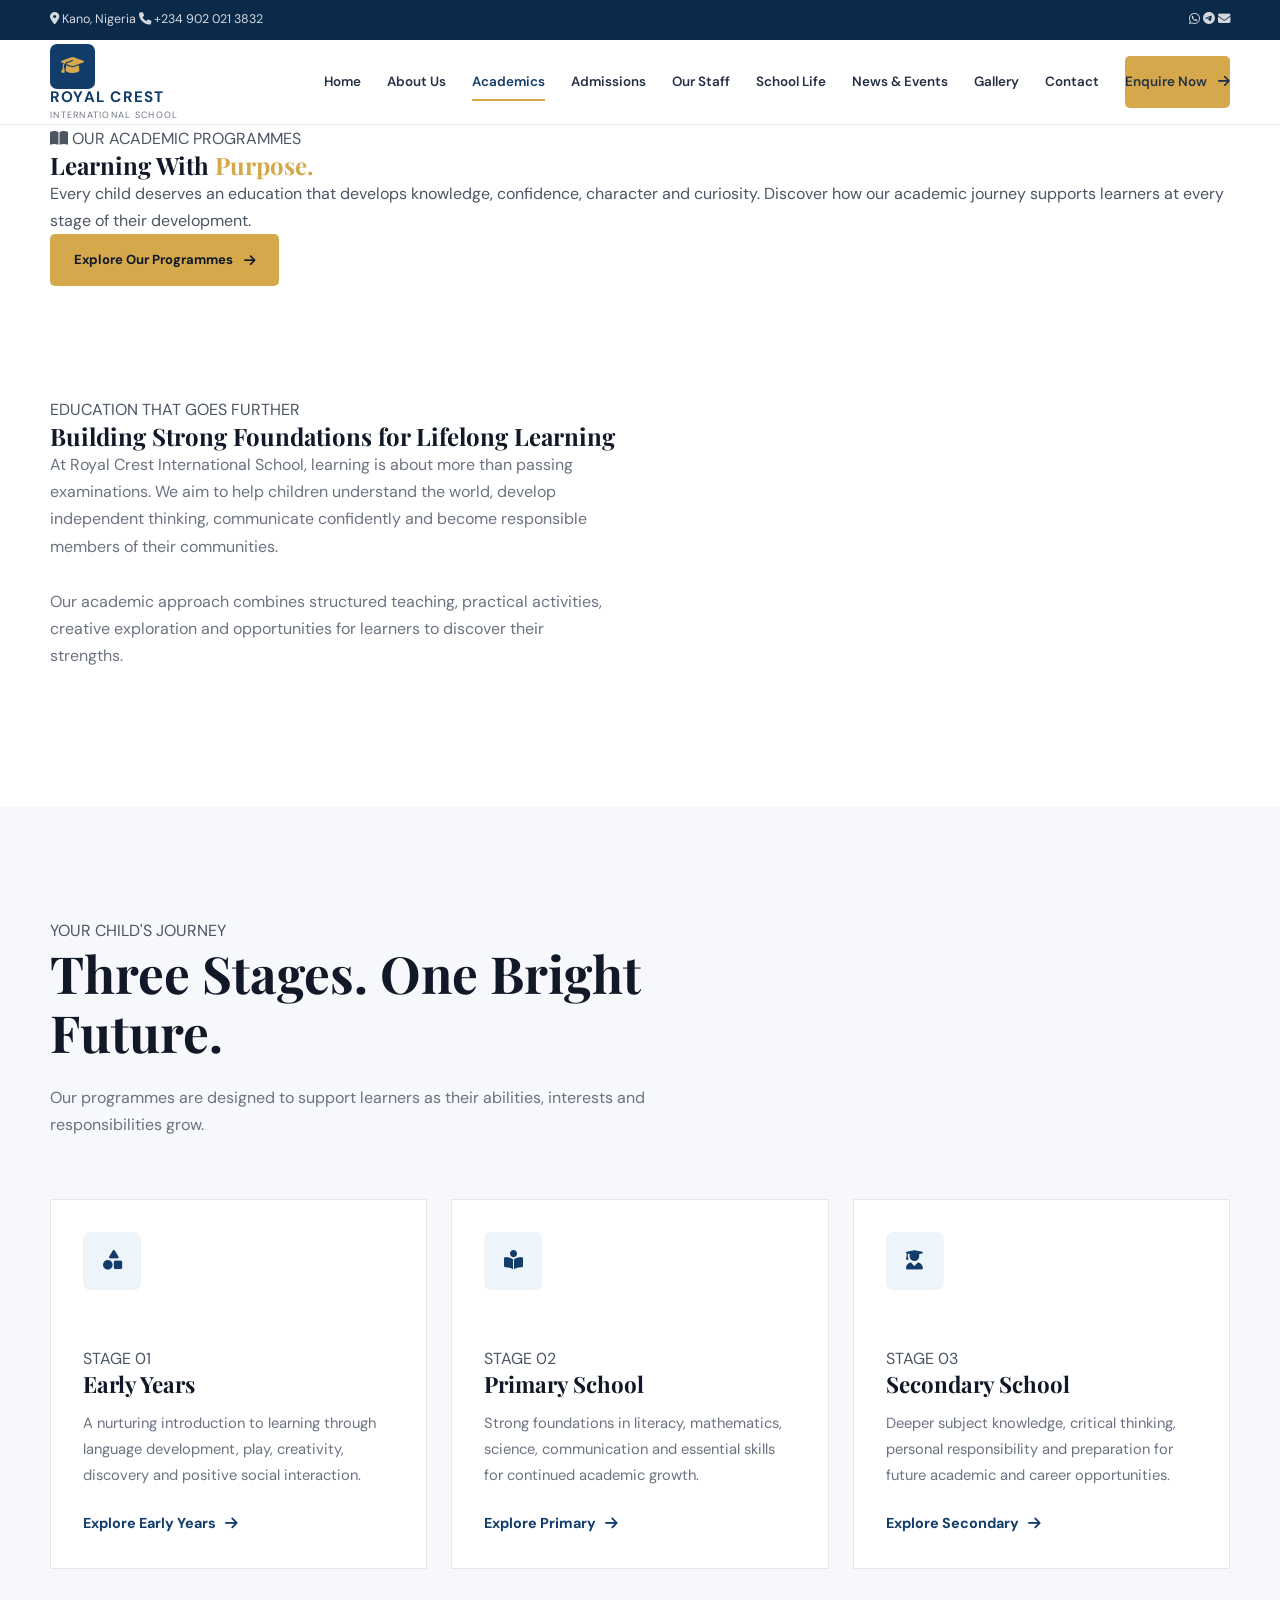
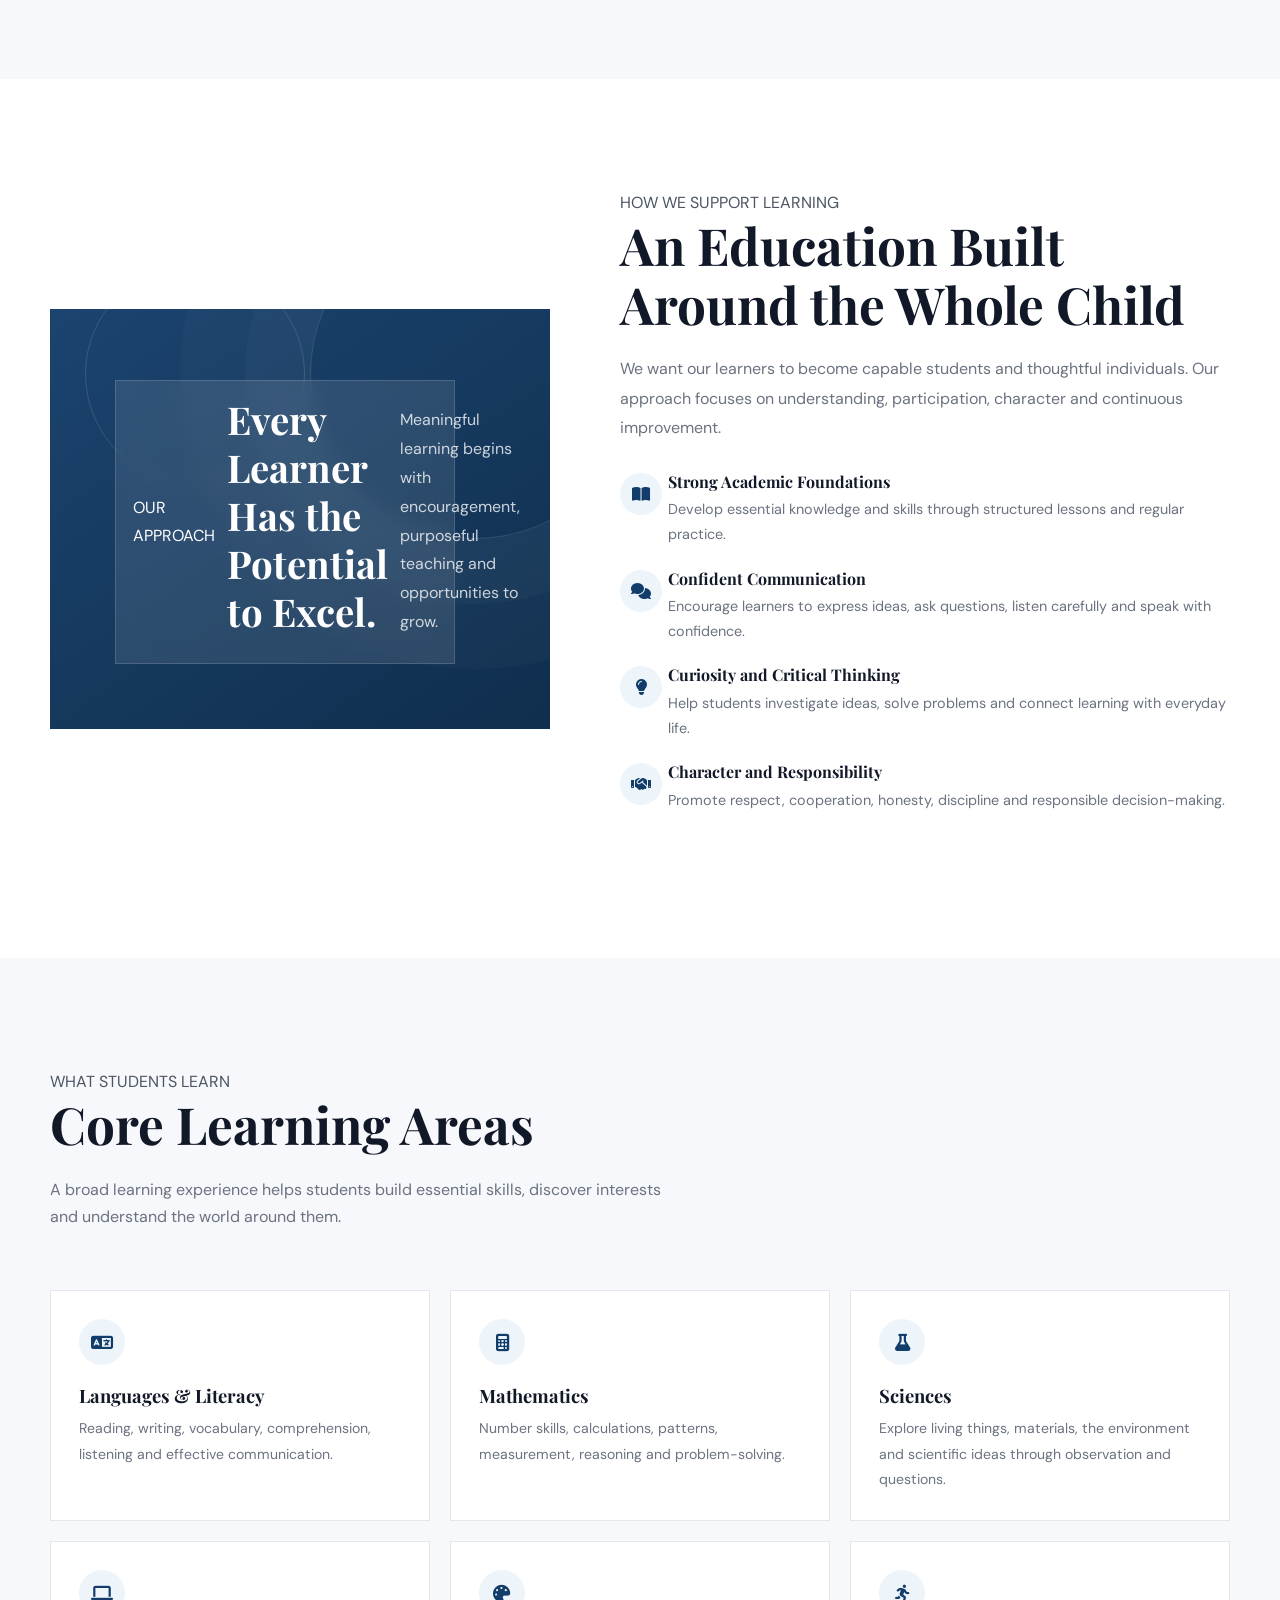
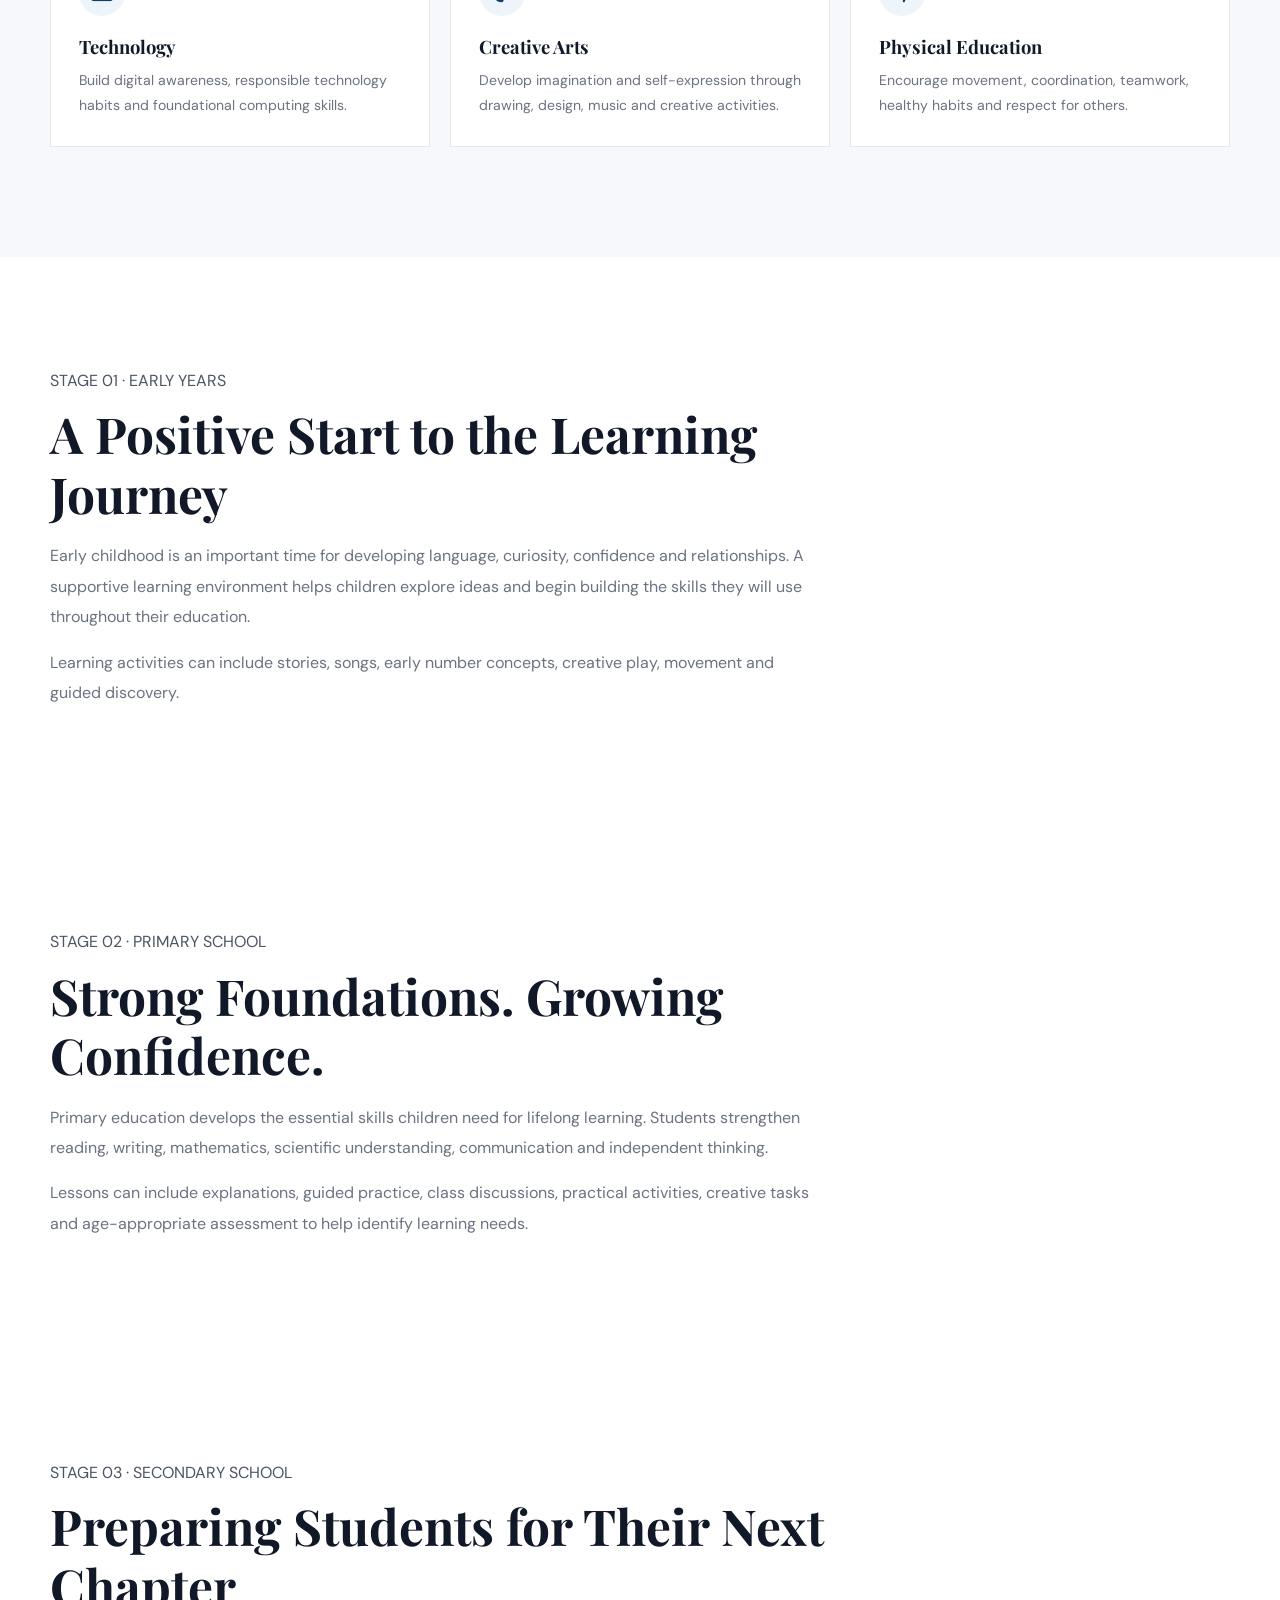
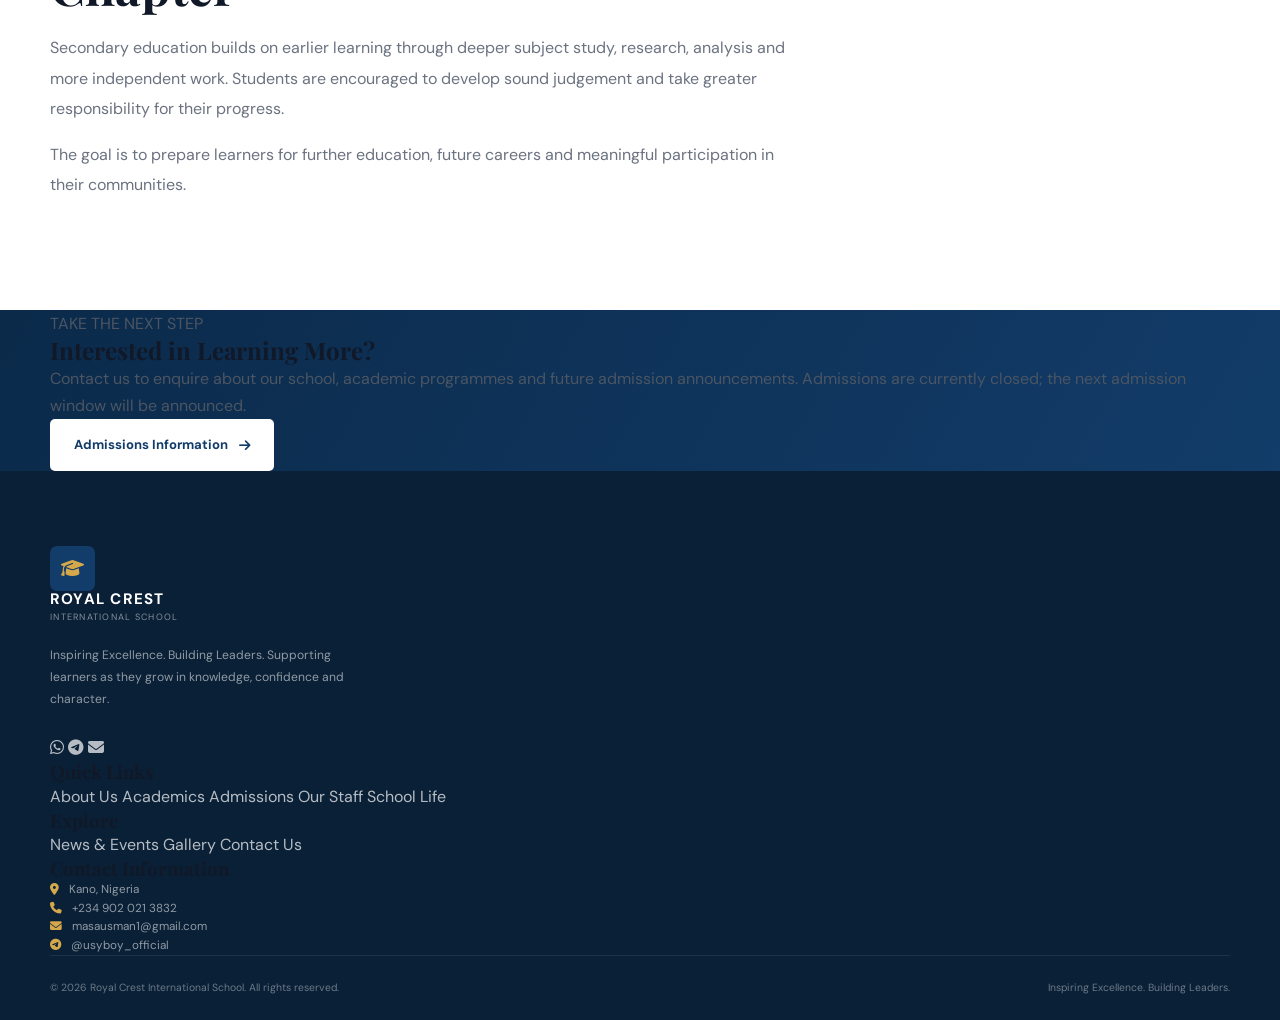
==== commit fabd82f3: "Update academics.html" ====
--- a/academics.html
+++ b/academics.html
@@ -1,958 +1,789 @@
 <!DOCTYPE html>
 <html lang="en">
-
 <head>
-
     <meta charset="UTF-8">
-
-    <meta
-        name="viewport"
-        content="width=device-width, initial-scale=1.0"
-    >
-
-    <meta
-        name="description"
-        content="Explore the academic programmes and learning approach at Royal Crest International School."
-    >
-
-    <meta
-        name="author"
-        content="Usman Musa Hassan"
-    >
-
-    <meta
-        name="theme-color"
-        content="#123c69"
-    >
+    <meta name="viewport" content="width=device-width, initial-scale=1.0">
 
     <title>Academics | Royal Crest International School</title>
 
-    <link
-        rel="preconnect"
-        href="https://fonts.googleapis.com"
-    >
-
-    <link
-        rel="preconnect"
-        href="https://fonts.gstatic.com"
-        crossorigin
-    >
-
-    <link
-        href="https://fonts.googleapis.com/css2?family=DM+Sans:wght@400;500;600;700&family=Playfair+Display:wght@500;600;700&display=swap"
-        rel="stylesheet"
-    >
-
-    <link
-        rel="stylesheet"
-        href="https://cdnjs.cloudflare.com/ajax/libs/font-awesome/6.5.2/css/all.min.css"
-    >
-
-    <link
-        rel="stylesheet"
-        href="assets/css/style.css"
-    >
-
+    <meta name="description" content="Discover the Early Years, Primary and Secondary academic programmes at Royal Crest International School. Inspiring excellence and building leaders.">
+    <meta name="keywords" content="Royal Crest International School, academics, primary school, secondary school, early years, Kano Nigeria">
+    <meta name="author" content="Usman Musa Hassan">
+    <meta name="theme-color" content="#123c69">
+    <meta name="robots" content="index, follow">
+
+    <link rel="preconnect" href="https://fonts.googleapis.com">
+    <link rel="preconnect" href="https://fonts.gstatic.com" crossorigin>
+
+    <link href="https://fonts.googleapis.com/css2?family=DM+Sans:wght@400;500;600;700;800&family=Playfair+Display:wght@500;600;700&display=swap" rel="stylesheet">
+
+    <link rel="stylesheet" href="https://cdnjs.cloudflare.com/ajax/libs/font-awesome/6.5.2/css/all.min.css">
+
+    <!-- Shared website styles -->
+    <link rel="stylesheet" href="assets/css/style.css">
+
+    <!-- Academics page styles -->
+    <link rel="stylesheet" href="assets/css/academics.css">
 </head>
 
-
 <body>
 
-
-    <!-- TOP BAR -->
+    <!-- ===================== TOP BAR ===================== -->
 
     <div class="top-bar">
-
         <div class="container top-bar-inner">
 
-            <div class="top-bar-left">
-
+            <div class="top-bar-info">
                 <span>
-                    <i class="fa-solid fa-location-dot"></i>
+                    <i class="fas fa-location-dot"></i>
                     Kano, Nigeria
                 </span>
 
-                <span>
-                    <i class="fa-solid fa-phone"></i>
+                <a href="tel:+2349020213832">
+                    <i class="fas fa-phone"></i>
                     +234 902 021 3832
+                </a>
+            </div>
+
+            <div class="top-bar-social">
+                <a href="https://wa.me/2349020213832"
+                   target="_blank"
+                   rel="noopener noreferrer"
+                   aria-label="WhatsApp">
+                    <i class="fab fa-whatsapp"></i>
+                </a>
+
+                <a href="https://t.me/usyboy_official"
+                   target="_blank"
+                   rel="noopener noreferrer"
+                   aria-label="Telegram">
+                    <i class="fab fa-telegram"></i>
+                </a>
+
+                <a href="mailto:masausman1@gmail.com"
+                   aria-label="Email">
+                    <i class="fas fa-envelope"></i>
+                </a>
+            </div>
+
+        </div>
+    </div>
+
+
+    <!-- ===================== HEADER ===================== -->
+
+    <header class="site-header" id="site-header">
+        <div class="container header-inner">
+
+            <a href="index.html" class="site-logo" aria-label="Royal Crest International School home">
+                <span class="logo-mark">
+                    <i class="fas fa-graduation-cap"></i>
                 </span>
 
-            </div>
-
-
-            <div class="top-bar-right">
-
-                <a href="#" aria-label="Facebook">
-                    <i class="fa-brands fa-facebook-f"></i>
-                </a>
-
-                <a href="#" aria-label="Instagram">
-                    <i class="fa-brands fa-instagram"></i>
-                </a>
-
-                <a href="#" aria-label="LinkedIn">
-                    <i class="fa-brands fa-linkedin-in"></i>
-                </a>
-
-            </div>
-
-        </div>
-
-    </div>
-
-
-
-    <!-- HEADER -->
-
-    <header class="site-header">
-
-        <div class="container header-inner">
-
-            <a
-                href="index.html"
-                class="site-logo"
-                aria-label="Royal Crest International School home"
-            >
-
-                <span class="logo-mark">
-                    RC
+                <span class="logo-text">
+                    <strong>ROYAL CREST</strong>
+                    <small>INTERNATIONAL SCHOOL</small>
                 </span>
-
-                <span class="logo-text">
-
-                    <strong>
-                        Royal Crest
-                    </strong>
-
-                    <small>
-                        International School
-                    </small>
-
-                </span>
-
             </a>
-
-
-            <nav
-                class="main-nav"
-                aria-label="Main navigation"
-            >
-
-                <a href="index.html">
-                    Home
-                </a>
-
-                <a href="about.html">
-                    About
-                </a>
-
-                <a
-                    href="academics.html"
-                    class="active"
-                >
-                    Academics
-                </a>
-
-                <a href="admissions.html">
-                    Admissions
-                </a>
-
-                <a href="staff.html">
-                    Our Staff
-                </a>
-
-                <a href="school-life.html">
-                    School Life
-                </a>
-
-                <a href="news.html">
-                    News
-                </a>
-
-                <a href="gallery.html">
-                    Gallery
-                </a>
-
-                <a href="contact.html">
-                    Contact
-                </a>
-
-            </nav>
-
-
-            <a
-                href="admissions.html"
-                class="btn btn-primary header-cta"
-            >
-                Apply Now
-            </a>
-
 
             <button
                 class="menu-toggle"
+                id="menu-toggle"
                 type="button"
                 aria-label="Open navigation menu"
-                aria-expanded="false"
-            >
-
-                <span></span>
-                <span></span>
-                <span></span>
-
+                aria-controls="primary-navigation"
+                aria-expanded="false">
+
+                <i class="fas fa-bars"></i>
             </button>
 
+            <nav class="main-nav" id="primary-navigation" aria-label="Main navigation">
+
+                <a href="index.html">Home</a>
+                <a href="about.html">About Us</a>
+                <a href="academics.html" class="active" aria-current="page">Academics</a>
+                <a href="admissions.html">Admissions</a>
+                <a href="staff.html">Our Staff</a>
+                <a href="school-life.html">School Life</a>
+                <a href="news.html">News &amp; Events</a>
+                <a href="gallery.html">Gallery</a>
+                <a href="contact.html">Contact</a>
+
+                <a href="admissions.html" class="btn btn-primary nav-cta">
+                    Enquire Now
+                    <i class="fas fa-arrow-right"></i>
+                </a>
+
+            </nav>
+
         </div>
-
     </header>
 
 
-
-    <!-- MAIN -->
-
     <main>
 
-
-        <!-- PAGE HERO -->
+        <!-- ===================== PAGE HERO ===================== -->
 
         <section class="page-hero">
-
             <div class="container page-hero-inner">
 
-                <p class="section-eyebrow">
-                    ACADEMICS
+                <div class="page-hero-content">
+
+                    <span class="eyebrow">
+                        <i class="fas fa-book-open"></i>
+                        OUR ACADEMIC PROGRAMMES
+                    </span>
+
+                    <h1>Learning With <span>Purpose.</span></h1>
+
+                    <p>
+                        Every child deserves an education that develops
+                        knowledge, confidence, character and curiosity.
+                        Discover how our academic journey supports learners
+                        at every stage of their development.
+                    </p>
+
+                    <div class="hero-actions">
+                        <a href="#academic-journey" class="btn btn-primary">
+                            Explore Our Programmes
+                            <i class="fas fa-arrow-right"></i>
+                        </a>
+
+                        <a href="admissions.html" class="btn btn-outline">
+                            Admissions Information
+                        </a>
+                    </div>
+
+                </div>
+
+            </div>
+        </section>
+
+
+        <!-- ===================== INTRODUCTION ===================== -->
+
+        <section class="welcome-section section-padding">
+            <div class="container">
+
+                <div class="welcome-content">
+
+                    <span class="eyebrow">EDUCATION THAT GOES FURTHER</span>
+
+                    <h2 class="section-title">
+                        Building Strong Foundations for Lifelong Learning
+                    </h2>
+
+                    <p>
+                        At Royal Crest International School, learning is
+                        about more than passing examinations. We aim to help
+                        children understand the world, develop independent
+                        thinking, communicate confidently and become
+                        responsible members of their communities.
+                    </p>
+
+                    <p>
+                        Our academic approach combines structured teaching,
+                        practical activities, creative exploration and
+                        opportunities for learners to discover their
+                        strengths.
+                    </p>
+
+                </div>
+
+            </div>
+        </section>
+
+
+        <!-- ===================== ACADEMIC JOURNEY ===================== -->
+
+        <section class="programs-section section-padding" id="academic-journey">
+            <div class="container">
+
+                <div class="section-heading">
+
+                    <span class="eyebrow">YOUR CHILD'S JOURNEY</span>
+
+                    <h2 class="section-title">
+                        Three Stages. One Bright Future.
+                    </h2>
+
+                    <p>
+                        Our programmes are designed to support learners
+                        as their abilities, interests and responsibilities
+                        grow.
+                    </p>
+
+                </div>
+
+
+                <div class="academic-journey-grid">
+
+                    <!-- Early Years -->
+
+                    <article class="academic-journey-card">
+
+                        <div class="program-icon">
+                            <i class="fas fa-shapes"></i>
+                        </div>
+
+                        <span class="program-label">STAGE 01</span>
+
+                        <h3>Early Years</h3>
+
+                        <p>
+                            A nurturing introduction to learning through
+                            language development, play, creativity,
+                            discovery and positive social interaction.
+                        </p>
+
+                        <a href="#early-years">
+                            Explore Early Years
+                            <i class="fas fa-arrow-right"></i>
+                        </a>
+
+                    </article>
+
+
+                    <!-- Primary -->
+
+                    <article class="academic-journey-card">
+
+                        <div class="program-icon">
+                            <i class="fas fa-book-reader"></i>
+                        </div>
+
+                        <span class="program-label">STAGE 02</span>
+
+                        <h3>Primary School</h3>
+
+                        <p>
+                            Strong foundations in literacy, mathematics,
+                            science, communication and essential skills
+                            for continued academic growth.
+                        </p>
+
+                        <a href="#primary">
+                            Explore Primary
+                            <i class="fas fa-arrow-right"></i>
+                        </a>
+
+                    </article>
+
+
+                    <!-- Secondary -->
+
+                    <article class="academic-journey-card">
+
+                        <div class="program-icon">
+                            <i class="fas fa-user-graduate"></i>
+                        </div>
+
+                        <span class="program-label">STAGE 03</span>
+
+                        <h3>Secondary School</h3>
+
+                        <p>
+                            Deeper subject knowledge, critical thinking,
+                            personal responsibility and preparation for
+                            future academic and career opportunities.
+                        </p>
+
+                        <a href="#secondary">
+                            Explore Secondary
+                            <i class="fas fa-arrow-right"></i>
+                        </a>
+
+                    </article>
+
+                </div>
+
+            </div>
+        </section>
+
+
+        <!-- ===================== LEARNING APPROACH ===================== -->
+
+        <section class="why-section section-padding">
+            <div class="container">
+
+                <div class="why-grid">
+
+                    <div class="why-visual">
+
+                        <div class="visual-label">
+
+                            <span class="eyebrow">OUR APPROACH</span>
+
+                            <h3>Every Learner Has the Potential to Excel.</h3>
+
+                            <p>
+                                Meaningful learning begins with encouragement,
+                                purposeful teaching and opportunities to grow.
+                            </p>
+
+                        </div>
+
+                    </div>
+
+
+                    <div class="why-content">
+
+                        <span class="eyebrow">HOW WE SUPPORT LEARNING</span>
+
+                        <h2 class="section-title">
+                            An Education Built Around the Whole Child
+                        </h2>
+
+                        <p>
+                            We want our learners to become capable students
+                            and thoughtful individuals. Our approach focuses
+                            on understanding, participation, character and
+                            continuous improvement.
+                        </p>
+
+                        <div class="why-list">
+
+                            <div class="why-list-item">
+
+                                <i class="fas fa-book-open"></i>
+
+                                <div>
+                                    <h3>Strong Academic Foundations</h3>
+
+                                    <p>
+                                        Develop essential knowledge and
+                                        skills through structured lessons
+                                        and regular practice.
+                                    </p>
+                                </div>
+
+                            </div>
+
+
+                            <div class="why-list-item">
+
+                                <i class="fas fa-comments"></i>
+
+                                <div>
+                                    <h3>Confident Communication</h3>
+
+                                    <p>
+                                        Encourage learners to express ideas,
+                                        ask questions, listen carefully and
+                                        speak with confidence.
+                                    </p>
+                                </div>
+
+                            </div>
+
+
+                            <div class="why-list-item">
+
+                                <i class="fas fa-lightbulb"></i>
+
+                                <div>
+                                    <h3>Curiosity and Critical Thinking</h3>
+
+                                    <p>
+                                        Help students investigate ideas,
+                                        solve problems and connect learning
+                                        with everyday life.
+                                    </p>
+                                </div>
+
+                            </div>
+
+
+                            <div class="why-list-item">
+
+                                <i class="fas fa-handshake"></i>
+
+                                <div>
+                                    <h3>Character and Responsibility</h3>
+
+                                    <p>
+                                        Promote respect, cooperation,
+                                        honesty, discipline and responsible
+                                        decision-making.
+                                    </p>
+                                </div>
+
+                            </div>
+
+                        </div>
+
+                    </div>
+
+                </div>
+
+            </div>
+        </section>
+
+
+        <!-- ===================== CORE LEARNING AREAS ===================== -->
+
+        <section class="programs-section section-padding">
+            <div class="container">
+
+                <div class="section-heading">
+
+                    <span class="eyebrow">WHAT STUDENTS LEARN</span>
+
+                    <h2 class="section-title">
+                        Core Learning Areas
+                    </h2>
+
+                    <p>
+                        A broad learning experience helps students build
+                        essential skills, discover interests and understand
+                        the world around them.
+                    </p>
+
+                </div>
+
+
+                <div class="academic-subject-grid">
+
+                    <article class="academic-subject">
+
+                        <i class="fas fa-language"></i>
+
+                        <h3>Languages &amp; Literacy</h3>
+
+                        <p>
+                            Reading, writing, vocabulary, comprehension,
+                            listening and effective communication.
+                        </p>
+
+                    </article>
+
+
+                    <article class="academic-subject">
+
+                        <i class="fas fa-calculator"></i>
+
+                        <h3>Mathematics</h3>
+
+                        <p>
+                            Number skills, calculations, patterns,
+                            measurement, reasoning and problem-solving.
+                        </p>
+
+                    </article>
+
+
+                    <article class="academic-subject">
+
+                        <i class="fas fa-flask"></i>
+
+                        <h3>Sciences</h3>
+
+                        <p>
+                            Explore living things, materials, the
+                            environment and scientific ideas through
+                            observation and questions.
+                        </p>
+
+                    </article>
+
+
+                    <article class="academic-subject">
+
+                        <i class="fas fa-laptop"></i>
+
+                        <h3>Technology</h3>
+
+                        <p>
+                            Build digital awareness, responsible technology
+                            habits and foundational computing skills.
+                        </p>
+
+                    </article>
+
+
+                    <article class="academic-subject">
+
+                        <i class="fas fa-palette"></i>
+
+                        <h3>Creative Arts</h3>
+
+                        <p>
+                            Develop imagination and self-expression through
+                            drawing, design, music and creative activities.
+                        </p>
+
+                    </article>
+
+
+                    <article class="academic-subject">
+
+                        <i class="fas fa-person-running"></i>
+
+                        <h3>Physical Education</h3>
+
+                        <p>
+                            Encourage movement, coordination, teamwork,
+                            healthy habits and respect for others.
+                        </p>
+
+                    </article>
+
+                </div>
+
+            </div>
+        </section>
+
+
+        <!-- ===================== EARLY YEARS ===================== -->
+
+        <section class="academic-detail section-padding" id="early-years">
+            <div class="container">
+
+                <div class="academic-detail-content">
+
+                    <span class="eyebrow">STAGE 01 · EARLY YEARS</span>
+
+                    <h2>A Positive Start to the Learning Journey</h2>
+
+                    <p>
+                        Early childhood is an important time for developing
+                        language, curiosity, confidence and relationships.
+                        A supportive learning environment helps children
+                        explore ideas and begin building the skills they
+                        will use throughout their education.
+                    </p>
+
+                    <p>
+                        Learning activities can include stories, songs,
+                        early number concepts, creative play, movement
+                        and guided discovery.
+                    </p>
+
+                </div>
+
+            </div>
+        </section>
+
+
+        <!-- ===================== PRIMARY SCHOOL ===================== -->
+
+        <section class="academic-detail section-padding" id="primary">
+            <div class="container">
+
+                <div class="academic-detail-content">
+
+                    <span class="eyebrow">STAGE 02 · PRIMARY SCHOOL</span>
+
+                    <h2>Strong Foundations. Growing Confidence.</h2>
+
+                    <p>
+                        Primary education develops the essential skills
+                        children need for lifelong learning. Students
+                        strengthen reading, writing, mathematics,
+                        scientific understanding, communication and
+                        independent thinking.
+                    </p>
+
+                    <p>
+                        Lessons can include explanations, guided practice,
+                        class discussions, practical activities, creative
+                        tasks and age-appropriate assessment to help
+                        identify learning needs.
+                    </p>
+
+                </div>
+
+            </div>
+        </section>
+
+
+        <!-- ===================== SECONDARY SCHOOL ===================== -->
+
+        <section class="academic-detail section-padding" id="secondary">
+            <div class="container">
+
+                <div class="academic-detail-content">
+
+                    <span class="eyebrow">STAGE 03 · SECONDARY SCHOOL</span>
+
+                    <h2>Preparing Students for Their Next Chapter</h2>
+
+                                        <p>
+                        Secondary education builds on earlier learning
+                        through deeper subject study, research, analysis
+                        and more independent work. Students are encouraged
+                        to develop sound judgement and take greater
+                        responsibility for their progress.
+                    </p>
+
+                    <p>
+                        The goal is to prepare learners for further
+                        education, future careers and meaningful
+                        participation in their communities.
+                    </p>
+
+                </div>
+
+            </div>
+        </section>
+
+
+        <!-- ===================== ADMISSIONS CTA ===================== -->
+
+        <section class="admissions-cta">
+            <div class="container admissions-cta-inner">
+
+                <div>
+                    <span class="eyebrow">TAKE THE NEXT STEP</span>
+
+                    <h2>Interested in Learning More?</h2>
+
+                    <p>
+                        Contact us to enquire about our school, academic
+                        programmes and future admission announcements.
+                        Admissions are currently closed; the next
+                        admission window will be announced.
+                    </p>
+                </div>
+
+                <a href="admissions.html" class="btn btn-light">
+                    Admissions Information
+                    <i class="fas fa-arrow-right"></i>
+                </a>
+
+            </div>
+        </section>
+
+    </main>
+
+
+    <!-- ===================== FOOTER ===================== -->
+
+    <footer class="site-footer">
+        <div class="container">
+
+            <div class="footer-grid">
+
+                <div class="footer-about">
+
+                    <a href="index.html" class="site-logo footer-logo">
+                        <span class="logo-mark">
+                            <i class="fas fa-graduation-cap"></i>
+                        </span>
+
+                        <span class="logo-text">
+                            <strong>ROYAL CREST</strong>
+                            <small>INTERNATIONAL SCHOOL</small>
+                        </span>
+                    </a>
+
+                    <p>
+                        Inspiring Excellence. Building Leaders.
+                        Supporting learners as they grow in knowledge,
+                        confidence and character.
+                    </p>
+
+                    <div class="footer-social">
+
+                        <a href="https://wa.me/2349020213832"
+                           target="_blank"
+                           rel="noopener noreferrer"
+                           aria-label="WhatsApp">
+                            <i class="fab fa-whatsapp"></i>
+                        </a>
+
+                        <a href="https://t.me/usyboy_official"
+                           target="_blank"
+                           rel="noopener noreferrer"
+                           aria-label="Telegram">
+                            <i class="fab fa-telegram"></i>
+                        </a>
+
+                        <a href="mailto:masausman1@gmail.com"
+                           aria-label="Email">
+                            <i class="fas fa-envelope"></i>
+                        </a>
+
+                    </div>
+
+                </div>
+
+
+                <div class="footer-links">
+                    <h3>Quick Links</h3>
+
+                    <a href="about.html">About Us</a>
+                    <a href="academics.html">Academics</a>
+                    <a href="admissions.html">Admissions</a>
+                    <a href="staff.html">Our Staff</a>
+                    <a href="school-life.html">School Life</a>
+                </div>
+
+
+                <div class="footer-links">
+                    <h3>Explore</h3>
+
+                    <a href="news.html">News &amp; Events</a>
+                    <a href="gallery.html">Gallery</a>
+                    <a href="contact.html">Contact Us</a>
+                </div>
+
+
+                <div class="footer-contact">
+                    <h3>Contact Information</h3>
+
+                    <p>
+                        <i class="fas fa-location-dot"></i>
+                        Kano, Nigeria
+                    </p>
+
+                    <p>
+                        <i class="fas fa-phone"></i>
+                        <a href="tel:+2349020213832">
+                            +234 902 021 3832
+                        </a>
+                    </p>
+
+                    <p>
+                        <i class="fas fa-envelope"></i>
+                        <a href="mailto:masausman1@gmail.com">
+                            masausman1@gmail.com
+                        </a>
+                    </p>
+
+                    <p>
+                        <i class="fab fa-telegram"></i>
+                        <a href="https://t.me/usyboy_official"
+                           target="_blank"
+                           rel="noopener noreferrer">
+                            @usyboy_official
+                        </a>
+                    </p>
+                </div>
+
+            </div>
+
+
+            <div class="footer-bottom">
+
+                <p>
+                    &copy; <span id="current-year">2026</span>
+                    Royal Crest International School.
+                    All rights reserved.
                 </p>
 
-                <h1>
-                    Learning With
-                    <span>Purpose.</span>
-                </h1>
-
-                <p>
-                    A carefully structured academic journey
-                    designed to develop knowledge, confidence,
-                    creativity and independent thinking.
+                <p class="footer-tagline">
+                    Inspiring Excellence. Building Leaders.
                 </p>
 
             </div>
 
-        </section>
-
-
-
-        <!-- INTRODUCTION -->
-
-        <section class="section-padding">
-
-            <div class="container">
-
-                <div class="section-heading reveal">
-
-                    <div>
-
-                        <p class="section-eyebrow">
-                            OUR ACADEMIC JOURNEY
-                        </p>
-
-                        <h2>
-                            Strong foundations.
-                            Meaningful progress.
-                        </h2>
-
-                    </div>
-
-                    <p>
-                        Our academic programme is designed to
-                        support learners at every stage while
-                        preparing them for the opportunities and
-                        responsibilities ahead.
-                    </p>
-
-                </div>
-
-
-
-                <div class="program-grid">
-
-
-                    <article class="program-card reveal">
-
-                        <div class="program-icon">
-                            <i class="fa-solid fa-seedling"></i>
-                        </div>
-
-                        <h3>
-                            Early Years
-                        </h3>
-
-                        <p>
-                            A nurturing introduction to learning
-                            through play, communication, creativity
-                            and guided discovery.
-                        </p>
-
-                        <a
-                            href="#early-years"
-                            class="text-link"
-                        >
-                            Explore programme
-                            <i class="fa-solid fa-arrow-right"></i>
-                        </a>
-
-                    </article>
-
-
-
-                    <article class="program-card reveal">
-
-                        <div class="program-icon">
-                            <i class="fa-solid fa-book-open"></i>
-                        </div>
-
-                        <h3>
-                            Primary School
-                        </h3>
-
-                        <p>
-                            A strong academic foundation combining
-                            literacy, numeracy, science, technology,
-                            creativity and personal development.
-                        </p>
-
-                        <a
-                            href="#primary"
-                            class="text-link"
-                        >
-                            Explore programme
-                            <i class="fa-solid fa-arrow-right"></i>
-                        </a>
-
-                    </article>
-
-
-
-                    <article class="program-card reveal">
-
-                        <div class="program-icon">
-                            <i class="fa-solid fa-graduation-cap"></i>
-                        </div>
-
-                        <h3>
-                            Secondary School
-                        </h3>
-
-                        <p>
-                            A more advanced learning experience
-                            focused on academic achievement,
-                            critical thinking and future readiness.
-                        </p>
-
-                        <a
-                            href="#secondary"
-                            class="text-link"
-                        >
-                            Explore programme
-                            <i class="fa-solid fa-arrow-right"></i>
-                        </a>
-
-                    </article>
-
-                </div>
-
-            </div>
-
-        </section>
-
-
-
-        <!-- LEARNING APPROACH -->
-
-        <section class="why-section section-padding">
-
-            <div class="container why-grid">
-
-
-                <div class="why-visual reveal">
-
-                    <div class="visual-label">
-
-                        <span>
-                            THE ROYAL CREST APPROACH
-                        </span>
-
-                    </div>
-
-                </div>
-
-
-                <div class="why-content reveal">
-
-                    <p class="section-eyebrow">
-                        HOW WE TEACH
-                    </p>
-
-                    <h2>
-                        More than lessons.
-                        We develop learners.
-                    </h2>
-
-                    <p>
-                        Our classrooms are designed to encourage
-                        active participation, clear communication
-                        and practical understanding.
-                    </p>
-
-
-                    <div class="why-list">
-
-
-                        <div>
-
-                            <span>
-                                <i class="fa-solid fa-check"></i>
-                            </span>
-
-                            <div>
-
-                                <strong>
-                                    Strong academic foundations
-                                </strong>
-
-                                <p>
-                                    Learners build essential
-                                    knowledge and skills through
-                                    structured teaching.
-                                </p>
-
-                            </div>
-
-                        </div>
-
-
-
-                        <div>
-
-                            <span>
-                                <i class="fa-solid fa-check"></i>
-                            </span>
-
-                            <div>
-
-                                <strong>
-                                    Critical thinking
-                                </strong>
-
-                                <p>
-                                    Pupils are encouraged to ask
-                                    questions, solve problems and
-                                    explain their ideas.
-                                </p>
-
-                            </div>
-
-                        </div>
-
-
-
-                        <div>
-
-                            <span>
-                                <i class="fa-solid fa-check"></i>
-                            </span>
-
-                            <div>
-
-                                <strong>
-                                    Personal development
-                                </strong>
-
-                                <p>
-                                    Communication, confidence,
-                                    leadership and responsibility
-                                    are part of the learning journey.
-                                </p>
-
-                            </div>
-
-                        </div>
-
-
-
-                        <div>
-
-                            <span>
-                                <i class="fa-solid fa-check"></i>
-                            </span>
-
-                            <div>
-
-                                <strong>
-                                    Continuous support
-                                </strong>
-
-                                <p>
-                                    We aim to identify learning
-                                    needs early and provide
-                                    appropriate support.
-                                </p>
-
-                            </div>
-
-                        </div>
-
-                    </div>
-
-                </div>
-
-            </div>
-
-        </section>
-
-
-
-        <!-- SUBJECT AREAS -->
-
-        <section class="programs-section section-padding">
-
-            <div class="container">
-
-                <div class="section-heading reveal">
-
-                    <div>
-
-                        <p class="section-eyebrow">
-                            CORE LEARNING AREAS
-                        </p>
-
-                        <h2>
-                            Knowledge that opens
-                            possibilities.
-                        </h2>
-
-                    </div>
-
-                    <p>
-                        Our curriculum brings together academic,
-                        technological, creative and personal
-                        development.
-                    </p>
-
-                </div>
-
-
-
-                <div class="academic-subject-grid">
-
-
-                    <div class="academic-subject reveal">
-
-                        <i class="fa-solid fa-language"></i>
-
-                        <h3>
-                            Languages & Literacy
-                        </h3>
-
-                        <p>
-                            Reading, writing, communication and
-                            language development.
-                        </p>
-
-                    </div>
-
-
-
-                    <div class="academic-subject reveal">
-
-                        <i class="fa-solid fa-calculator"></i>
-
-                        <h3>
-                            Mathematics
-                        </h3>
-
-                        <p>
-                            Numerical understanding, reasoning and
-                            practical problem solving.
-                        </p>
-
-                    </div>
-
-
-
-                    <div class="academic-subject reveal">
-
-                        <i class="fa-solid fa-flask"></i>
-
-                        <h3>
-                            Sciences
-                        </h3>
-
-                        <p>
-                            Exploration, observation and discovery
-                            of the world around us.
-                        </p>
-
-                    </div>
-
-
-
-                    <div class="academic-subject reveal">
-
-                        <i class="fa-solid fa-computer"></i>
-
-                        <h3>
-                            Technology
-                        </h3>
-
-                        <p>
-                            Digital awareness and technology skills
-                            for a changing world.
-                        </p>
-
-                    </div>
-
-
-
-                    <div class="academic-subject reveal">
-
-                        <i class="fa-solid fa-palette"></i>
-
-                        <h3>
-                            Creative Arts
-                        </h3>
-
-                        <p>
-                            Creativity, expression, imagination and
-                            appreciation of the arts.
-                        </p>
-
-                    </div>
-
-
-
-                    <div class="academic-subject reveal">
-
-                        <i class="fa-solid fa-person-running"></i>
-
-                        <h3>
-                            Physical Education
-                        </h3>
-
-                        <p>
-                            Physical activity, teamwork and healthy
-                            lifestyle development.
-                        </p>
-
-                    </div>
-
-                </div>
-
-            </div>
-
-        </section>
-
-
-
-        <!-- PROGRAMME DETAILS -->
-
-        <section
-            id="early-years"
-            class="section-padding"
-        >
-
-            <div class="container academic-detail">
-
-                <div class="academic-detail-content reveal">
-
-                    <p class="section-eyebrow">
-                        EARLY YEARS
-                    </p>
-
-                    <h2>
-                        Building confidence
-                        from the beginning.
-                    </h2>
-
-                    <p>
-                        Our early years environment gives children
-                        the opportunity to learn through structured
-                        activities, exploration and positive
-                        relationships.
-                    </p>
-
-                </div>
-
-            </div>
-
-        </section>
-
-
-
-        <section
-            id="primary"
-            class="programs-section section-padding"
-        >
-
-            <div class="container academic-detail">
-
-                <div class="academic-detail-content reveal">
-
-                    <p class="section-eyebrow">
-                        PRIMARY SCHOOL
-                    </p>
-
-                    <h2>
-                        Developing capable,
-                        confident learners.
-                    </h2>
-
-                    <p>
-                        Primary education focuses on strong
-                        foundations in literacy, mathematics,
-                        science and wider learning while developing
-                        communication, creativity and responsibility.
-                    </p>
-
-                </div>
-
-            </div>
-
-        </section>
-
-
-
-        <section
-            id="secondary"
-            class="section-padding"
-        >
-
-            <div class="container academic-detail">
-
-                <div class="academic-detail-content reveal">
-
-                    <p class="section-eyebrow">
-                        SECONDARY SCHOOL
-                    </p>
-
-                    <h2>
-                        Preparing learners
-                        for what comes next.
-                    </h2>
-
-                    <p>
-                        Secondary education develops deeper subject
-                        knowledge, independent thinking, leadership
-                        and the academic confidence required for
-                        future study and professional opportunities.
-                    </p>
-
-                </div>
-
-            </div>
-
-        </section>
-
-
-
-        <!-- CTA -->
-
-        <section class="admissions-cta">
-
-            <div class="container">
-
-                <div class="cta-inner reveal">
-
-                    <div>
-
-                        <p class="section-eyebrow">
-                            NEXT STEP
-                        </p>
-
-                        <h2>
-                            Ready to begin the journey?
-                        </h2>
-
-                        <p>
-                            Explore our admissions process and
-                            discover the next step for your family.
-                        </p>
-
-                    </div>
-
-                    <a
-                        href="admissions.html"
-                        class="btn btn-light"
-                    >
-                        View Admissions
-                        <i class="fa-solid fa-arrow-right"></i>
-                    </a>
-
-                </div>
-
-            </div>
-
-        </section>
-
-    </main>
-
-
-
-    <!-- FOOTER -->
-
-    <footer class="site-footer">
-
-        <div class="container footer-main">
-
-
-            <div class="footer-about">
-
-                <a
-                    href="index.html"
-                    class="site-logo footer-logo"
-                >
-
-                    <span class="logo-mark">
-                        RC
-                    </span>
-
-                    <span class="logo-text">
-
-                        <strong>
-                            Royal Crest
-                        </strong>
-
-                        <small>
-                            International School
-                        </small>
-
-                    </span>
-
-                </a>
-
-                <p>
-                    Inspiring excellence, building leaders and
-                                        creating meaningful opportunities for every
-                    learner.
-                </p>
-
-                <div class="footer-socials">
-
-                    <a href="#" aria-label="Facebook">
-                        <i class="fa-brands fa-facebook-f"></i>
-                    </a>
-
-                    <a href="#" aria-label="Instagram">
-                        <i class="fa-brands fa-instagram"></i>
-                    </a>
-
-                    <a href="#" aria-label="LinkedIn">
-                        <i class="fa-brands fa-linkedin-in"></i>
-                    </a>
-
-                </div>
-
-            </div>
-
-
-            <div class="footer-column">
-
-                <h3>
-                    Explore
-                </h3>
-
-                <a href="about.html">
-                    About Us
-                </a>
-
-                <a href="academics.html">
-                    Academics
-                </a>
-
-                <a href="admissions.html">
-                    Admissions
-                </a>
-
-                <a href="staff.html">
-                    Our Staff
-                </a>
-
-            </div>
-
-
-            <div class="footer-column">
-
-                <h3>
-                    Discover
-                </h3>
-
-                <a href="school-life.html">
-                    School Life
-                </a>
-
-                <a href="news.html">
-                    News & Events
-                </a>
-
-                <a href="gallery.html">
-                    Gallery
-                </a>
-
-                <a href="contact.html">
-                    Contact
-                </a>
-
-            </div>
-
-
-            <div class="footer-column footer-contact">
-
-                <h3>
-                    Contact
-                </h3>
-
-                <p>
-                    <i class="fa-solid fa-location-dot"></i>
-                    Kano, Nigeria
-                </p>
-
-                <p>
-                    <i class="fa-solid fa-phone"></i>
-                    +234 902 021 3832
-                </p>
-
-                <p>
-                    <i class="fa-solid fa-envelope"></i>
-                    masausman1@gmail.com
-                </p>
-
-                <p>
-                    <i class="fa-brands fa-telegram"></i>
-                    @usyboy_official
-                </p>
-
-            </div>
-
         </div>
-
-
-        <div class="container footer-bottom">
-
-            <p>
-                ©
-                <span id="current-year"></span>
-                Royal Crest International School.
-                All rights reserved.
-            </p>
-
-            <p>
-                Designed & developed by Usman Musa Hassan.
-            </p>
-
-        </div>
-
     </footer>
 
 
+    <!-- Shared website JavaScript -->
     <script src="assets/js/main.js"></script>
 
 </body>
-
 </html>
--- a/assets/css/academics.css
+++ b/assets/css/academics.css
@@ -0,0 +1,334 @@
+/* =========================================================
+   ROYAL CREST INTERNATIONAL SCHOOL
+   ACADEMICS PAGE STYLES
+========================================================= */
+
+
+/* =========================================================
+   ACADEMIC JOURNEY
+========================================================= */
+
+.academic-journey-grid {
+    display: grid;
+    grid-template-columns: repeat(3, minmax(0, 1fr));
+    gap: 24px;
+    margin-top: 45px;
+}
+
+.academic-journey-card {
+    position: relative;
+    padding: 32px;
+    background: var(--white);
+    border: 1px solid var(--border);
+    transition: var(--transition);
+}
+
+.academic-journey-card:hover {
+    transform: translateY(-6px);
+    box-shadow: var(--shadow-md);
+    border-color: rgba(18, 60, 105, 0.2);
+}
+
+.academic-journey-card h3 {
+    margin-bottom: 12px;
+    font-family: var(--heading-font);
+    font-size: 1.4rem;
+    color: var(--dark);
+}
+
+.academic-journey-card p {
+    margin-bottom: 20px;
+    color: var(--text-light);
+    font-size: 0.92rem;
+    line-height: 1.8;
+}
+
+.academic-journey-card a {
+    display: inline-flex;
+    align-items: center;
+    gap: 9px;
+    color: var(--primary);
+    font-weight: 700;
+    font-size: 0.9rem;
+    text-decoration: none;
+}
+
+.academic-journey-card a:hover {
+    color: var(--accent-dark);
+}
+
+
+/* =========================================================
+   LEARNING APPROACH
+========================================================= */
+
+.why-grid {
+    display: grid;
+    grid-template-columns: 0.9fr 1.1fr;
+    gap: 70px;
+    align-items: center;
+}
+
+.why-visual {
+    position: relative;
+    display: flex;
+    align-items: flex-end;
+    min-height: 420px;
+    padding: 35px;
+    overflow: hidden;
+    background:
+        linear-gradient(
+            145deg,
+            rgba(18, 60, 105, 0.96),
+            rgba(11, 42, 74, 0.98)
+        );
+}
+
+.why-visual::before,
+.why-visual::after {
+    position: absolute;
+    content: "";
+    border: 1px solid rgba(255, 255, 255, 0.13);
+    border-radius: 50%;
+    pointer-events: none;
+}
+
+.why-visual::before {
+    width: 330px;
+    height: 330px;
+    top: -100px;
+    right: -90px;
+}
+
+.why-visual::after {
+    width: 220px;
+    height: 220px;
+    top: -45px;
+    right: -35px;
+}
+
+.visual-label {
+    position: relative;
+    z-index: 1;
+    max-width: 340px;
+    color: var(--white);
+}
+
+.visual-label h3 {
+    margin-bottom: 14px;
+    color: var(--white);
+    font-family: var(--heading-font);
+    font-size: clamp(1.8rem, 3vw, 2.5rem);
+    line-height: 1.25;
+}
+
+.visual-label p {
+    color: rgba(255, 255, 255, 0.78);
+    line-height: 1.8;
+}
+
+.why-content > p {
+    margin-bottom: 25px;
+    color: var(--text-light);
+    line-height: 1.85;
+}
+
+.why-list {
+    display: flex;
+    flex-direction: column;
+    gap: 22px;
+}
+
+.why-list-item {
+    display: flex;
+    align-items: flex-start;
+    gap: 16px;
+}
+
+.why-list-item > i {
+    display: grid;
+    place-items: center;
+    flex: 0 0 42px;
+    width: 42px;
+    height: 42px;
+    background: var(--light-blue);
+    color: var(--primary);
+    border-radius: 50%;
+}
+
+.why-list-item h3 {
+    margin-bottom: 6px;
+    color: var(--dark);
+    font-size: 1rem;
+}
+
+.why-list-item p {
+    color: var(--text-light);
+    font-size: 0.9rem;
+    line-height: 1.75;
+}
+
+
+/* =========================================================
+   CORE LEARNING AREAS
+========================================================= */
+
+.academic-subject-grid {
+    display: grid;
+    grid-template-columns: repeat(3, minmax(0, 1fr));
+    gap: 20px;
+    margin-top: 40px;
+}
+
+.academic-subject {
+    padding: 28px;
+    background: var(--white);
+    border: 1px solid var(--border);
+    transition: var(--transition);
+}
+
+.academic-subject:hover {
+    transform: translateY(-5px);
+    box-shadow: var(--shadow-md);
+    border-color: rgba(18, 60, 105, 0.18);
+}
+
+.academic-subject > i {
+    display: grid;
+    place-items: center;
+    width: 46px;
+    height: 46px;
+    margin-bottom: 20px;
+    background: var(--light-blue);
+    color: var(--primary);
+    border-radius: 50%;
+    font-size: 1.1rem;
+}
+
+.academic-subject h3 {
+    margin-bottom: 10px;
+    font-family: var(--heading-font);
+    font-size: 1.15rem;
+    color: var(--dark);
+}
+
+.academic-subject p {
+    color: var(--text-light);
+    font-size: 0.88rem;
+    line-height: 1.8;
+}
+
+
+/* =========================================================
+   PROGRAMME DETAILS
+========================================================= */
+
+.academic-detail {
+    scroll-margin-top: 110px;
+}
+
+.academic-detail-content {
+    max-width: 850px;
+}
+
+.academic-detail-content h2 {
+    margin: 10px 0 18px;
+    color: var(--dark);
+    font-family: var(--heading-font);
+    font-size: clamp(2rem, 4vw, 3.1rem);
+    line-height: 1.2;
+}
+
+.academic-detail-content p {
+    max-width: 760px;
+    color: var(--text-light);
+    line-height: 1.9;
+}
+
+.academic-detail-content p + p {
+    margin-top: 15px;
+}
+
+
+/* =========================================================
+   ACCESSIBILITY AND INTERACTION
+========================================================= */
+
+.academic-journey-card a:focus-visible {
+    outline: 3px solid var(--accent);
+    outline-offset: 4px;
+}
+
+
+/* =========================================================
+   RESPONSIVE DESIGN
+========================================================= */
+
+@media (max-width: 1000px) {
+
+    .academic-journey-grid {
+        grid-template-columns: repeat(2, minmax(0, 1fr));
+    }
+
+    .academic-subject-grid {
+        grid-template-columns: repeat(2, minmax(0, 1fr));
+    }
+
+    .why-grid {
+        grid-template-columns: 1fr 1fr;
+        gap: 35px;
+    }
+
+    .why-visual {
+        min-height: 380px;
+    }
+
+}
+
+
+@media (max-width: 700px) {
+
+    .academic-journey-grid,
+    .academic-subject-grid {
+        grid-template-columns: 1fr;
+    }
+
+    .academic-journey-card,
+    .academic-subject {
+        padding: 25px;
+    }
+
+    .why-grid {
+        grid-template-columns: 1fr;
+        gap: 35px;
+    }
+
+    .why-visual {
+        min-height: 320px;
+        padding: 28px;
+    }
+
+    .academic-detail-content h2 {
+        font-size: 2rem;
+    }
+
+}
+
+
+@media (max-width: 420px) {
+
+    .academic-journey-card,
+    .academic-subject {
+        padding: 22px;
+    }
+
+    .why-visual {
+        min-height: 280px;
+        padding: 24px;
+    }
+
+    .why-list-item {
+        gap: 12px;
+    }
+
+}
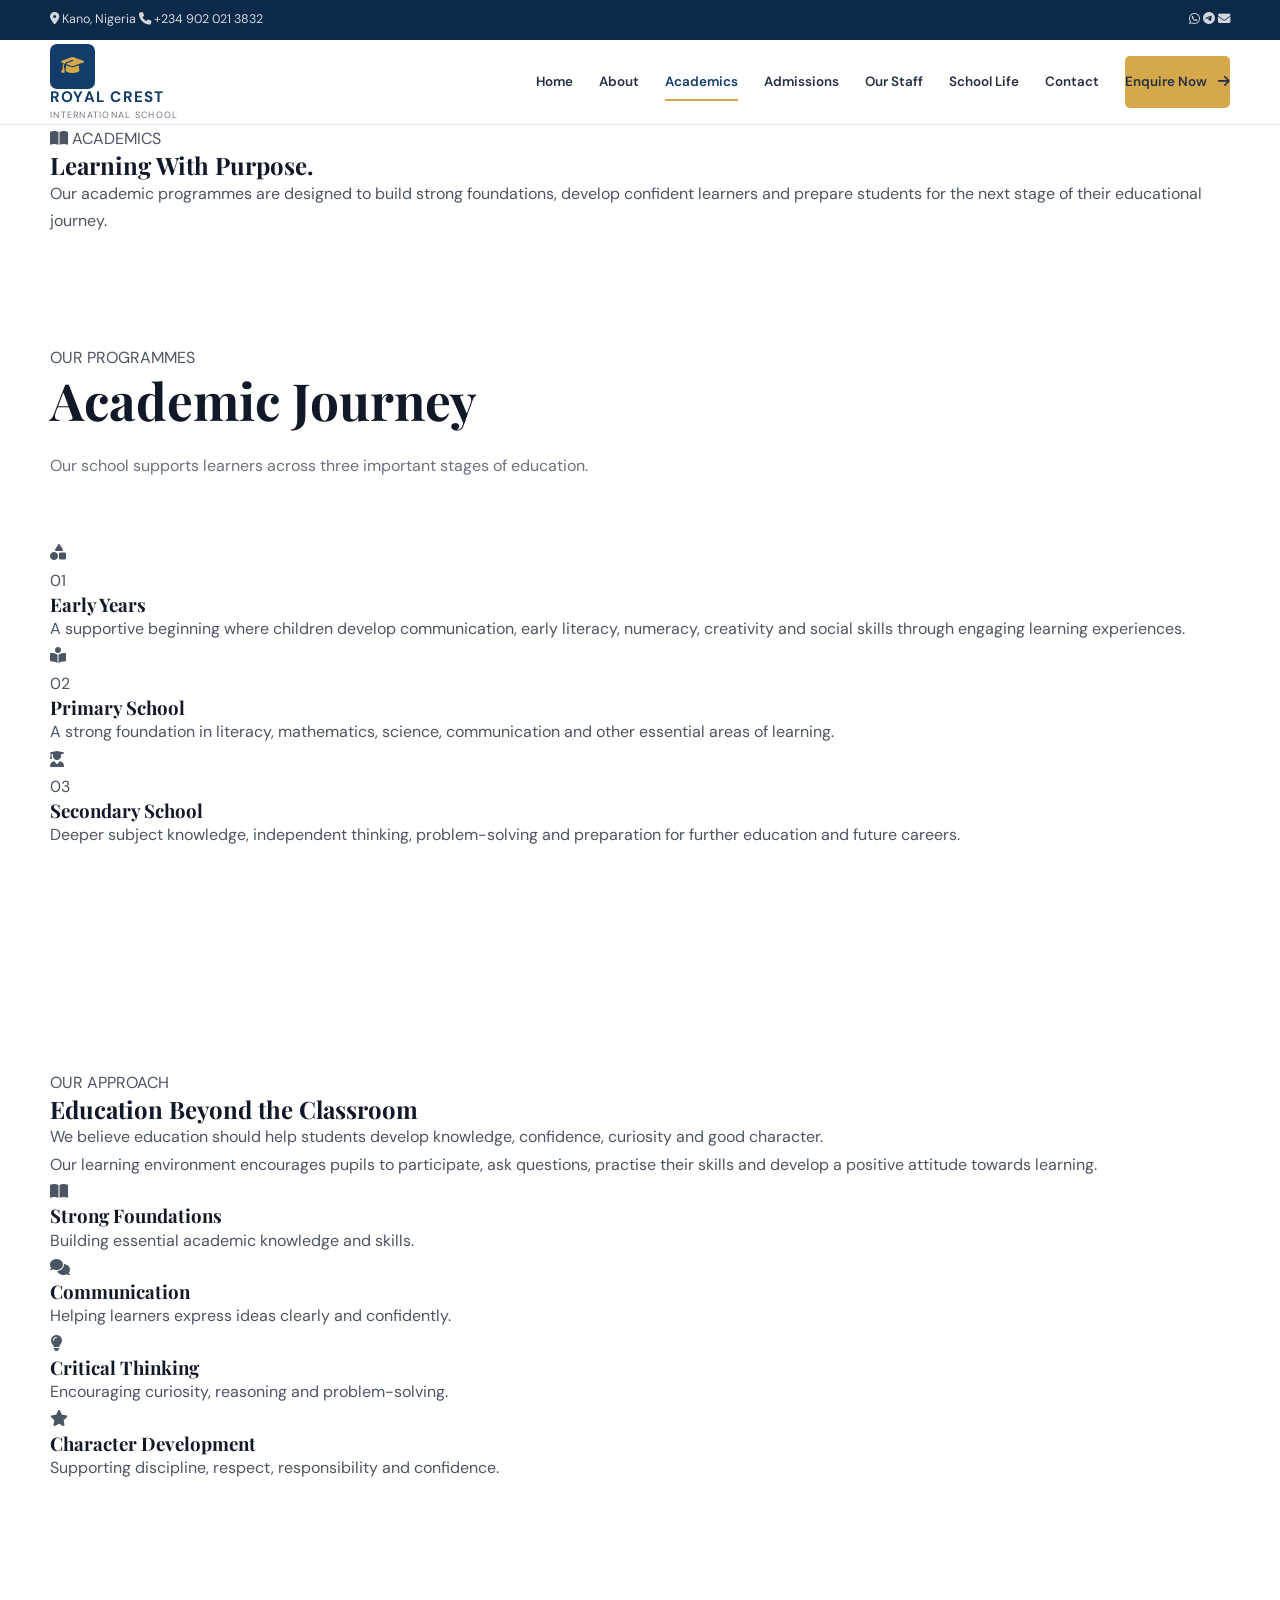
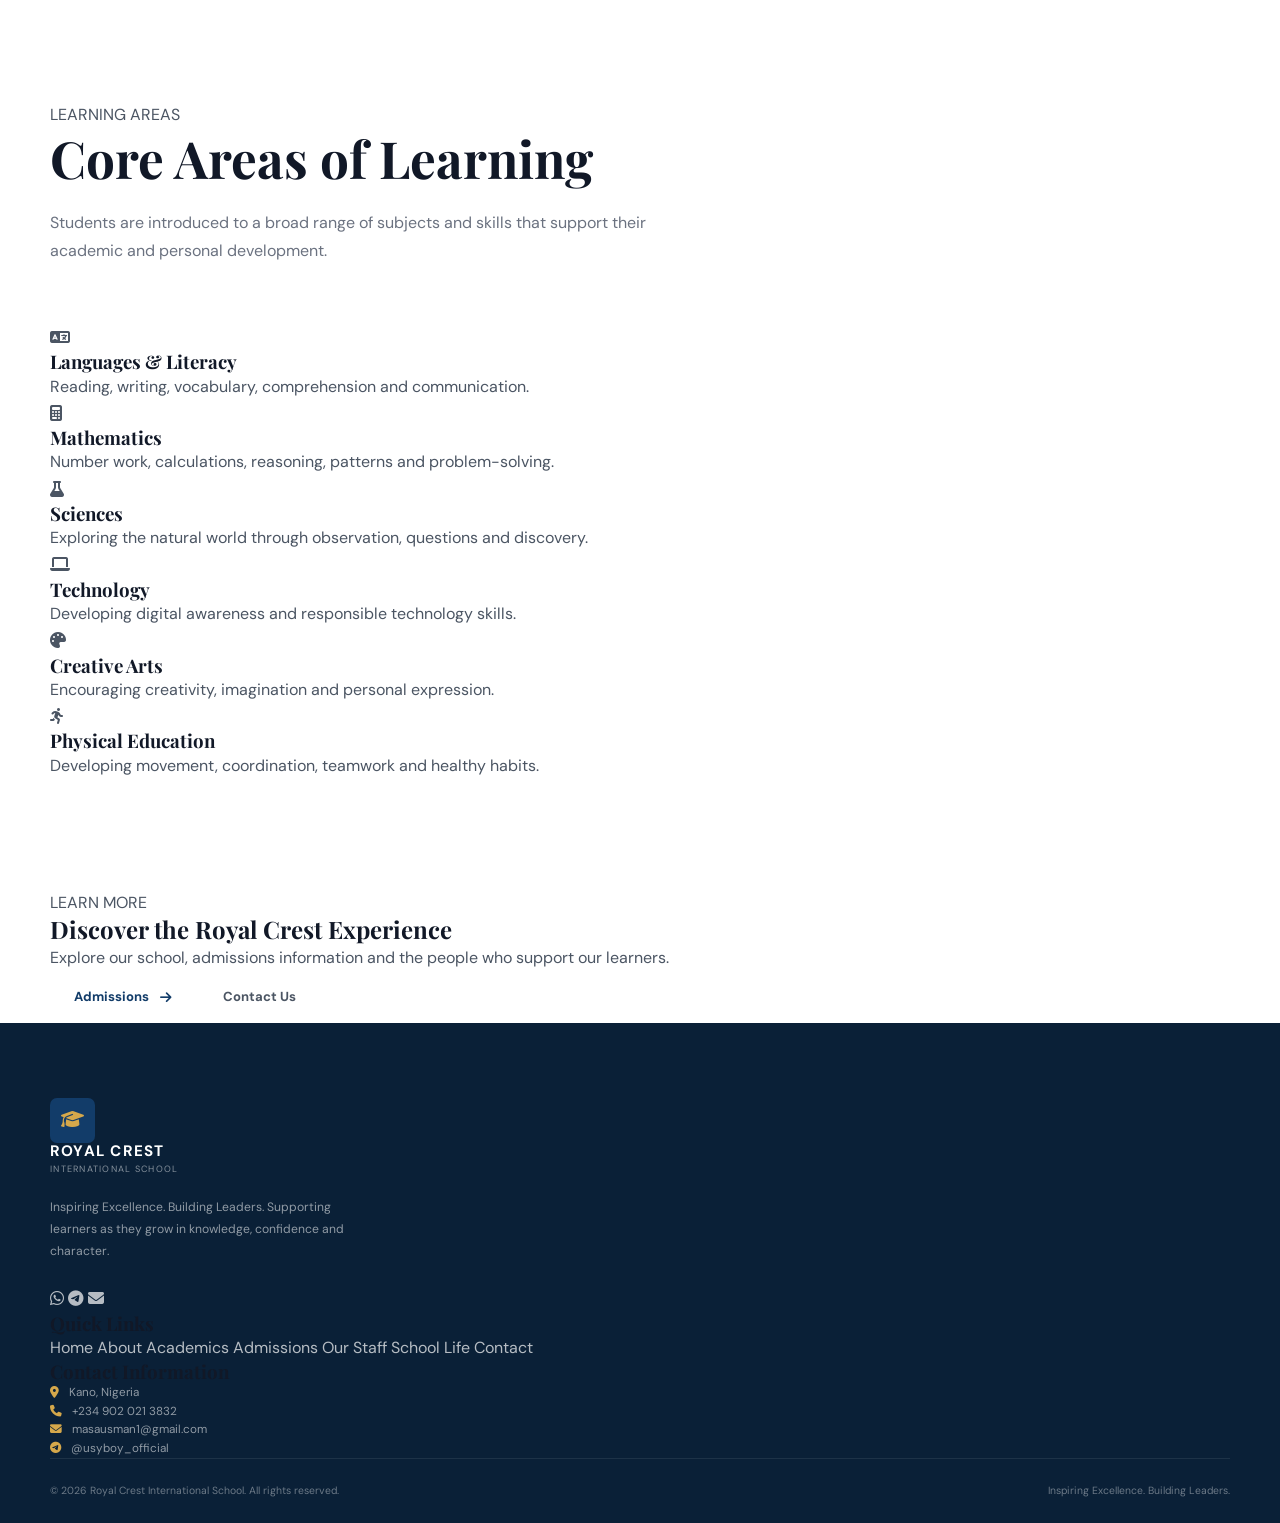
==== commit 5144646e: "Update academics.html" ====
--- a/academics.html
+++ b/academics.html
@@ -1,39 +1,75 @@
 <!DOCTYPE html>
 <html lang="en">
 <head>
+
     <meta charset="UTF-8">
-    <meta name="viewport" content="width=device-width, initial-scale=1.0">
+
+    <meta
+        name="viewport"
+        content="width=device-width, initial-scale=1.0"
+    >
 
     <title>Academics | Royal Crest International School</title>
 
-    <meta name="description" content="Discover the Early Years, Primary and Secondary academic programmes at Royal Crest International School. Inspiring excellence and building leaders.">
-    <meta name="keywords" content="Royal Crest International School, academics, primary school, secondary school, early years, Kano Nigeria">
-    <meta name="author" content="Usman Musa Hassan">
-    <meta name="theme-color" content="#123c69">
-    <meta name="robots" content="index, follow">
+    <meta
+        name="description"
+        content="Explore the academic programmes and learning approach at Royal Crest International School."
+    >
+
+    <meta
+        name="author"
+        content="Usman Musa Hassan"
+    >
+
+    <meta
+        name="theme-color"
+        content="#123c69"
+    >
 
     <link rel="preconnect" href="https://fonts.googleapis.com">
-    <link rel="preconnect" href="https://fonts.gstatic.com" crossorigin>
-
-    <link href="https://fonts.googleapis.com/css2?family=DM+Sans:wght@400;500;600;700;800&family=Playfair+Display:wght@500;600;700&display=swap" rel="stylesheet">
-
-    <link rel="stylesheet" href="https://cdnjs.cloudflare.com/ajax/libs/font-awesome/6.5.2/css/all.min.css">
-
-    <!-- Shared website styles -->
-    <link rel="stylesheet" href="assets/css/style.css">
-
-    <!-- Academics page styles -->
-    <link rel="stylesheet" href="assets/css/academics.css">
+
+    <link
+        rel="preconnect"
+        href="https://fonts.gstatic.com"
+        crossorigin
+    >
+
+    <link
+        href="https://fonts.googleapis.com/css2?family=DM+Sans:wght@400;500;600;700;800&family=Playfair+Display:wght@500;600;700&display=swap"
+        rel="stylesheet"
+    >
+
+    <link
+        rel="stylesheet"
+        href="https://cdnjs.cloudflare.com/ajax/libs/font-awesome/6.5.2/css/all.min.css"
+    >
+
+    <!-- Shared Website CSS -->
+    <link
+        rel="stylesheet"
+        href="assets/css/style.css"
+    >
+
+    <!-- Academics Page CSS -->
+    <link
+        rel="stylesheet"
+        href="assets/css/academics.css"
+    >
+
 </head>
 
 <body>
 
-    <!-- ===================== TOP BAR ===================== -->
+    <!-- =====================================================
+         TOP BAR
+    ====================================================== -->
 
     <div class="top-bar">
+
         <div class="container top-bar-inner">
 
             <div class="top-bar-info">
+
                 <span>
                     <i class="fas fa-location-dot"></i>
                     Kano, Nigeria
@@ -43,39 +79,60 @@
                     <i class="fas fa-phone"></i>
                     +234 902 021 3832
                 </a>
+
             </div>
 
             <div class="top-bar-social">
-                <a href="https://wa.me/2349020213832"
-                   target="_blank"
-                   rel="noopener noreferrer"
-                   aria-label="WhatsApp">
+
+                <a
+                    href="https://wa.me/2349020213832"
+                    target="_blank"
+                    rel="noopener noreferrer"
+                    aria-label="WhatsApp"
+                >
                     <i class="fab fa-whatsapp"></i>
                 </a>
 
-                <a href="https://t.me/usyboy_official"
-                   target="_blank"
-                   rel="noopener noreferrer"
-                   aria-label="Telegram">
+                <a
+                    href="https://t.me/usyboy_official"
+                    target="_blank"
+                    rel="noopener noreferrer"
+                    aria-label="Telegram"
+                >
                     <i class="fab fa-telegram"></i>
                 </a>
 
-                <a href="mailto:masausman1@gmail.com"
-                   aria-label="Email">
+                <a
+                    href="mailto:masausman1@gmail.com"
+                    aria-label="Email"
+                >
                     <i class="fas fa-envelope"></i>
                 </a>
+
             </div>
 
         </div>
+
     </div>
 
 
-    <!-- ===================== HEADER ===================== -->
-
-    <header class="site-header" id="site-header">
+    <!-- =====================================================
+         HEADER
+    ====================================================== -->
+
+    <header
+        class="site-header"
+        id="site-header"
+    >
+
         <div class="container header-inner">
 
-            <a href="index.html" class="site-logo" aria-label="Royal Crest International School home">
+            <a
+                href="index.html"
+                class="site-logo"
+                aria-label="Royal Crest International School"
+            >
+
                 <span class="logo-mark">
                     <i class="fas fa-graduation-cap"></i>
                 </span>
@@ -84,7 +141,9 @@
                     <strong>ROYAL CREST</strong>
                     <small>INTERNATIONAL SCHOOL</small>
                 </span>
+
             </a>
+
 
             <button
                 class="menu-toggle"
@@ -92,24 +151,54 @@
                 type="button"
                 aria-label="Open navigation menu"
                 aria-controls="primary-navigation"
-                aria-expanded="false">
-
+                aria-expanded="false"
+            >
                 <i class="fas fa-bars"></i>
             </button>
 
-            <nav class="main-nav" id="primary-navigation" aria-label="Main navigation">
-
-                <a href="index.html">Home</a>
-                <a href="about.html">About Us</a>
-                <a href="academics.html" class="active" aria-current="page">Academics</a>
-                <a href="admissions.html">Admissions</a>
-                <a href="staff.html">Our Staff</a>
-                <a href="school-life.html">School Life</a>
-                <a href="news.html">News &amp; Events</a>
-                <a href="gallery.html">Gallery</a>
-                <a href="contact.html">Contact</a>
-
-                <a href="admissions.html" class="btn btn-primary nav-cta">
+
+            <nav
+                class="main-nav"
+                id="primary-navigation"
+                aria-label="Main navigation"
+            >
+
+                <a href="index.html">
+                    Home
+                </a>
+
+                <a href="about.html">
+                    About
+                </a>
+
+                <a
+                    href="academics.html"
+                    class="active"
+                    aria-current="page"
+                >
+                    Academics
+                </a>
+
+                <a href="admissions.html">
+                    Admissions
+                </a>
+
+                <a href="staff.html">
+                    Our Staff
+                </a>
+
+                <a href="school-life.html">
+                    School Life
+                </a>
+
+                <a href="contact.html">
+                    Contact
+                </a>
+
+                <a
+                    href="admissions.html"
+                    class="btn btn-primary nav-cta"
+                >
                     Enquire Now
                     <i class="fas fa-arrow-right"></i>
                 </a>
@@ -117,556 +206,495 @@
             </nav>
 
         </div>
+
     </header>
 
 
+    <!-- =====================================================
+         MAIN CONTENT
+    ====================================================== -->
+
     <main>
 
-        <!-- ===================== PAGE HERO ===================== -->
+
+        <!-- =================================================
+             PAGE HERO
+        ================================================== -->
 
         <section class="page-hero">
+
             <div class="container page-hero-inner">
 
                 <div class="page-hero-content">
 
                     <span class="eyebrow">
                         <i class="fas fa-book-open"></i>
-                        OUR ACADEMIC PROGRAMMES
+                        ACADEMICS
                     </span>
 
-                    <h1>Learning With <span>Purpose.</span></h1>
+                    <h1>
+                        Learning With Purpose.
+                    </h1>
 
                     <p>
-                        Every child deserves an education that develops
-                        knowledge, confidence, character and curiosity.
-                        Discover how our academic journey supports learners
-                        at every stage of their development.
+                        Our academic programmes are designed to build
+                        strong foundations, develop confident learners
+                        and prepare students for the next stage of
+                        their educational journey.
                     </p>
 
-                    <div class="hero-actions">
-                        <a href="#academic-journey" class="btn btn-primary">
-                            Explore Our Programmes
-                            <i class="fas fa-arrow-right"></i>
-                        </a>
-
-                        <a href="admissions.html" class="btn btn-outline">
-                            Admissions Information
-                        </a>
-                    </div>
-
                 </div>
 
             </div>
+
         </section>
 
 
-        <!-- ===================== INTRODUCTION ===================== -->
-
-        <section class="welcome-section section-padding">
+        <!-- =================================================
+             ACADEMIC JOURNEY
+        ================================================== -->
+
+        <section
+            class="academic-section section-padding"
+            id="academic-journey"
+        >
+
             <div class="container">
 
-                <div class="welcome-content">
-
-                    <span class="eyebrow">EDUCATION THAT GOES FURTHER</span>
+                <div class="section-heading">
+
+                    <span class="eyebrow">
+                        OUR PROGRAMMES
+                    </span>
 
                     <h2 class="section-title">
-                        Building Strong Foundations for Lifelong Learning
+                        Academic Journey
                     </h2>
 
                     <p>
-                        At Royal Crest International School, learning is
-                        about more than passing examinations. We aim to help
-                        children understand the world, develop independent
-                        thinking, communicate confidently and become
-                        responsible members of their communities.
+                        Our school supports learners across three
+                        important stages of education.
                     </p>
 
-                    <p>
-                        Our academic approach combines structured teaching,
-                        practical activities, creative exploration and
-                        opportunities for learners to discover their
-                        strengths.
-                    </p>
-
-                </div>
-
-            </div>
-        </section>
-
-
-        <!-- ===================== ACADEMIC JOURNEY ===================== -->
-
-        <section class="programs-section section-padding" id="academic-journey">
-            <div class="container">
-
-                <div class="section-heading">
-
-                    <span class="eyebrow">YOUR CHILD'S JOURNEY</span>
-
-                    <h2 class="section-title">
-                        Three Stages. One Bright Future.
-                    </h2>
-
-                    <p>
-                        Our programmes are designed to support learners
-                        as their abilities, interests and responsibilities
-                        grow.
-                    </p>
-
-                </div>
-
-
-                <div class="academic-journey-grid">
+                </div>
+
+
+                <div class="academic-programs">
+
 
                     <!-- Early Years -->
 
-                    <article class="academic-journey-card">
-
-                        <div class="program-icon">
+                    <article class="academic-program">
+
+                        <div class="academic-program-icon">
                             <i class="fas fa-shapes"></i>
                         </div>
 
-                        <span class="program-label">STAGE 01</span>
-
-                        <h3>Early Years</h3>
-
-                        <p>
-                            A nurturing introduction to learning through
-                            language development, play, creativity,
-                            discovery and positive social interaction.
-                        </p>
-
-                        <a href="#early-years">
-                            Explore Early Years
-                            <i class="fas fa-arrow-right"></i>
-                        </a>
+                        <span class="academic-number">
+                            01
+                        </span>
+
+                        <h3>
+                            Early Years
+                        </h3>
+
+                        <p>
+                            A supportive beginning where children
+                            develop communication, early literacy,
+                            numeracy, creativity and social skills
+                            through engaging learning experiences.
+                        </p>
 
                     </article>
 
 
                     <!-- Primary -->
 
-                    <article class="academic-journey-card">
-
-                        <div class="program-icon">
+                    <article class="academic-program">
+
+                        <div class="academic-program-icon">
                             <i class="fas fa-book-reader"></i>
                         </div>
 
-                        <span class="program-label">STAGE 02</span>
-
-                        <h3>Primary School</h3>
-
-                        <p>
-                            Strong foundations in literacy, mathematics,
-                            science, communication and essential skills
-                            for continued academic growth.
-                        </p>
-
-                        <a href="#primary">
-                            Explore Primary
-                            <i class="fas fa-arrow-right"></i>
-                        </a>
+                        <span class="academic-number">
+                            02
+                        </span>
+
+                        <h3>
+                            Primary School
+                        </h3>
+
+                        <p>
+                            A strong foundation in literacy,
+                            mathematics, science, communication and
+                            other essential areas of learning.
+                        </p>
 
                     </article>
 
 
                     <!-- Secondary -->
 
-                    <article class="academic-journey-card">
-
-                        <div class="program-icon">
+                    <article class="academic-program">
+
+                        <div class="academic-program-icon">
                             <i class="fas fa-user-graduate"></i>
                         </div>
 
-                        <span class="program-label">STAGE 03</span>
-
-                        <h3>Secondary School</h3>
-
-                        <p>
-                            Deeper subject knowledge, critical thinking,
-                            personal responsibility and preparation for
-                            future academic and career opportunities.
-                        </p>
-
-                        <a href="#secondary">
-                            Explore Secondary
-                            <i class="fas fa-arrow-right"></i>
-                        </a>
+                        <span class="academic-number">
+                            03
+                        </span>
+
+                        <h3>
+                            Secondary School
+                        </h3>
+
+                        <p>
+                            Deeper subject knowledge, independent
+                            thinking, problem-solving and preparation
+                            for further education and future careers.
+                        </p>
 
                     </article>
 
                 </div>
 
             </div>
+
         </section>
 
 
-        <!-- ===================== LEARNING APPROACH ===================== -->
-
-        <section class="why-section section-padding">
+        <!-- =================================================
+             LEARNING APPROACH
+        ================================================== -->
+
+        <section class="academic-approach section-padding">
+
             <div class="container">
 
-                <div class="why-grid">
-
-                    <div class="why-visual">
-
-                        <div class="visual-label">
-
-                            <span class="eyebrow">OUR APPROACH</span>
-
-                            <h3>Every Learner Has the Potential to Excel.</h3>
-
-                            <p>
-                                Meaningful learning begins with encouragement,
-                                purposeful teaching and opportunities to grow.
-                            </p>
+                <div class="academic-approach-grid">
+
+
+                    <div class="academic-approach-content">
+
+                        <span class="eyebrow">
+                            OUR APPROACH
+                        </span>
+
+                        <h2 class="section-title">
+                            Education Beyond the Classroom
+                        </h2>
+
+                        <p>
+                            We believe education should help students
+                            develop knowledge, confidence, curiosity
+                            and good character.
+                        </p>
+
+                        <p>
+                            Our learning environment encourages pupils
+                            to participate, ask questions, practise
+                            their skills and develop a positive attitude
+                            towards learning.
+                        </p>
+
+                    </div>
+
+
+                    <div class="academic-features">
+
+
+                        <div class="academic-feature">
+
+                            <div class="academic-feature-icon">
+                                <i class="fas fa-book-open"></i>
+                            </div>
+
+                            <div>
+                                <h3>
+                                    Strong Foundations
+                                </h3>
+
+                                <p>
+                                    Building essential academic
+                                    knowledge and skills.
+                                </p>
+                            </div>
 
                         </div>
 
+
+                        <div class="academic-feature">
+
+                            <div class="academic-feature-icon">
+                                <i class="fas fa-comments"></i>
+                            </div>
+
+                            <div>
+                                <h3>
+                                    Communication
+                                </h3>
+
+                                <p>
+                                    Helping learners express ideas
+                                    clearly and confidently.
+                                </p>
+                            </div>
+
+                        </div>
+
+
+                        <div class="academic-feature">
+
+                            <div class="academic-feature-icon">
+                                <i class="fas fa-lightbulb"></i>
+                            </div>
+
+                            <div>
+                                <h3>
+                                    Critical Thinking
+                                </h3>
+
+                                <p>
+                                    Encouraging curiosity, reasoning
+                                    and problem-solving.
+                                </p>
+                            </div>
+
+                        </div>
+
+
+                        <div class="academic-feature">
+
+                            <div class="academic-feature-icon">
+                                <i class="fas fa-star"></i>
+                            </div>
+
+                            <div>
+                                <h3>
+                                    Character Development
+                                </h3>
+
+                                <p>
+                                    Supporting discipline, respect,
+                                    responsibility and confidence.
+                                </p>
+                            </div>
+
+                        </div>
+
+
                     </div>
 
-
-                    <div class="why-content">
-
-                        <span class="eyebrow">HOW WE SUPPORT LEARNING</span>
-
-                        <h2 class="section-title">
-                            An Education Built Around the Whole Child
-                        </h2>
-
-                        <p>
-                            We want our learners to become capable students
-                            and thoughtful individuals. Our approach focuses
-                            on understanding, participation, character and
-                            continuous improvement.
-                        </p>
-
-                        <div class="why-list">
-
-                            <div class="why-list-item">
-
-                                <i class="fas fa-book-open"></i>
-
-                                <div>
-                                    <h3>Strong Academic Foundations</h3>
-
-                                    <p>
-                                        Develop essential knowledge and
-                                        skills through structured lessons
-                                        and regular practice.
-                                    </p>
-                                </div>
-
-                            </div>
-
-
-                            <div class="why-list-item">
-
-                                <i class="fas fa-comments"></i>
-
-                                <div>
-                                    <h3>Confident Communication</h3>
-
-                                    <p>
-                                        Encourage learners to express ideas,
-                                        ask questions, listen carefully and
-                                        speak with confidence.
-                                    </p>
-                                </div>
-
-                            </div>
-
-
-                            <div class="why-list-item">
-
-                                <i class="fas fa-lightbulb"></i>
-
-                                <div>
-                                    <h3>Curiosity and Critical Thinking</h3>
-
-                                    <p>
-                                        Help students investigate ideas,
-                                        solve problems and connect learning
-                                        with everyday life.
-                                    </p>
-                                </div>
-
-                            </div>
-
-
-                            <div class="why-list-item">
-
-                                <i class="fas fa-handshake"></i>
-
-                                <div>
-                                    <h3>Character and Responsibility</h3>
-
-                                    <p>
-                                        Promote respect, cooperation,
-                                        honesty, discipline and responsible
-                                        decision-making.
-                                    </p>
-                                </div>
-
-                            </div>
-
-                        </div>
-
-                    </div>
-
                 </div>
 
             </div>
+
         </section>
 
 
-        <!-- ===================== CORE LEARNING AREAS ===================== -->
-
-        <section class="programs-section section-padding">
+        <!-- =================================================
+             LEARNING AREAS
+        ================================================== -->
+
+        <section class="academic-section section-padding">
+
             <div class="container">
 
                 <div class="section-heading">
 
-                    <span class="eyebrow">WHAT STUDENTS LEARN</span>
+                    <span class="eyebrow">
+                        LEARNING AREAS
+                    </span>
 
                     <h2 class="section-title">
-                        Core Learning Areas
+                        Core Areas of Learning
                     </h2>
 
                     <p>
-                        A broad learning experience helps students build
-                        essential skills, discover interests and understand
-                        the world around them.
+                        Students are introduced to a broad range of
+                        subjects and skills that support their academic
+                        and personal development.
                     </p>
 
                 </div>
 
 
-                <div class="academic-subject-grid">
-
-                    <article class="academic-subject">
+                <div class="learning-areas">
+
+
+                    <article class="learning-area">
 
                         <i class="fas fa-language"></i>
 
-                        <h3>Languages &amp; Literacy</h3>
-
-                        <p>
-                            Reading, writing, vocabulary, comprehension,
-                            listening and effective communication.
+                        <h3>
+                            Languages &amp; Literacy
+                        </h3>
+
+                        <p>
+                            Reading, writing, vocabulary,
+                            comprehension and communication.
                         </p>
 
                     </article>
 
 
-                    <article class="academic-subject">
+                    <article class="learning-area">
 
                         <i class="fas fa-calculator"></i>
 
-                        <h3>Mathematics</h3>
-
-                        <p>
-                            Number skills, calculations, patterns,
-                            measurement, reasoning and problem-solving.
+                        <h3>
+                            Mathematics
+                        </h3>
+
+                        <p>
+                            Number work, calculations, reasoning,
+                            patterns and problem-solving.
                         </p>
 
                     </article>
 
 
-                    <article class="academic-subject">
+                    <article class="learning-area">
 
                         <i class="fas fa-flask"></i>
 
-                        <h3>Sciences</h3>
-
-                        <p>
-                            Explore living things, materials, the
-                            environment and scientific ideas through
-                            observation and questions.
+                        <h3>
+                            Sciences
+                        </h3>
+
+                        <p>
+                            Exploring the natural world through
+                            observation, questions and discovery.
                         </p>
 
                     </article>
 
 
-                    <article class="academic-subject">
+                    <article class="learning-area">
 
                         <i class="fas fa-laptop"></i>
 
-                        <h3>Technology</h3>
-
-                        <p>
-                            Build digital awareness, responsible technology
-                            habits and foundational computing skills.
+                        <h3>
+                            Technology
+                        </h3>
+
+                        <p>
+                            Developing digital awareness and
+                            responsible technology skills.
                         </p>
 
                     </article>
 
 
-                    <article class="academic-subject">
+                    <article class="learning-area">
 
                         <i class="fas fa-palette"></i>
 
-                        <h3>Creative Arts</h3>
-
-                        <p>
-                            Develop imagination and self-expression through
-                            drawing, design, music and creative activities.
+                        <h3>
+                            Creative Arts
+                        </h3>
+
+                        <p>
+                            Encouraging creativity, imagination
+                            and personal expression.
                         </p>
 
                     </article>
 
 
-                    <article class="academic-subject">
+                    <article class="learning-area">
 
                         <i class="fas fa-person-running"></i>
 
-                        <h3>Physical Education</h3>
-
-                        <p>
-                            Encourage movement, coordination, teamwork,
-                            healthy habits and respect for others.
+                        <h3>
+                            Physical Education
+                        </h3>
+
+                        <p>
+                            Developing movement, coordination,
+                            teamwork and healthy habits.
                         </p>
 
                     </article>
 
+
                 </div>
 
             </div>
+
         </section>
 
 
-        <!-- ===================== EARLY YEARS ===================== -->
-
-        <section class="academic-detail section-padding" id="early-years">
-            <div class="container">
-
-                <div class="academic-detail-content">
-
-                    <span class="eyebrow">STAGE 01 · EARLY YEARS</span>
-
-                    <h2>A Positive Start to the Learning Journey</h2>
+        <!-- =================================================
+             CALL TO ACTION
+        ================================================== -->
+
+        <section class="academic-cta">
+
+            <div class="container academic-cta-inner">
+
+                <div>
+
+                    <span class="eyebrow">
+                        LEARN MORE
+                    </span>
+
+                    <h2>
+                        Discover the Royal Crest Experience
+                    </h2>
 
                     <p>
-                        Early childhood is an important time for developing
-                        language, curiosity, confidence and relationships.
-                        A supportive learning environment helps children
-                        explore ideas and begin building the skills they
-                        will use throughout their education.
+                        Explore our school, admissions information
+                        and the people who support our learners.
                     </p>
 
-                    <p>
-                        Learning activities can include stories, songs,
-                        early number concepts, creative play, movement
-                        and guided discovery.
-                    </p>
+                </div>
+
+                <div class="academic-cta-buttons">
+
+                    <a
+                        href="admissions.html"
+                        class="btn btn-light"
+                    >
+                        Admissions
+                        <i class="fas fa-arrow-right"></i>
+                    </a>
+
+                    <a
+                        href="contact.html"
+                        class="btn btn-outline-light"
+                    >
+                        Contact Us
+                    </a>
 
                 </div>
 
             </div>
+
         </section>
 
-
-        <!-- ===================== PRIMARY SCHOOL ===================== -->
-
-        <section class="academic-detail section-padding" id="primary">
-            <div class="container">
-
-                <div class="academic-detail-content">
-
-                    <span class="eyebrow">STAGE 02 · PRIMARY SCHOOL</span>
-
-                    <h2>Strong Foundations. Growing Confidence.</h2>
-
-                    <p>
-                        Primary education develops the essential skills
-                        children need for lifelong learning. Students
-                        strengthen reading, writing, mathematics,
-                        scientific understanding, communication and
-                        independent thinking.
-                    </p>
-
-                    <p>
-                        Lessons can include explanations, guided practice,
-                        class discussions, practical activities, creative
-                        tasks and age-appropriate assessment to help
-                        identify learning needs.
-                    </p>
-
-                </div>
-
-            </div>
-        </section>
-
-
-        <!-- ===================== SECONDARY SCHOOL ===================== -->
-
-        <section class="academic-detail section-padding" id="secondary">
-            <div class="container">
-
-                <div class="academic-detail-content">
-
-                    <span class="eyebrow">STAGE 03 · SECONDARY SCHOOL</span>
-
-                    <h2>Preparing Students for Their Next Chapter</h2>
-
-                                        <p>
-                        Secondary education builds on earlier learning
-                        through deeper subject study, research, analysis
-                        and more independent work. Students are encouraged
-                        to develop sound judgement and take greater
-                        responsibility for their progress.
-                    </p>
-
-                    <p>
-                        The goal is to prepare learners for further
-                        education, future careers and meaningful
-                        participation in their communities.
-                    </p>
-
-                </div>
-
-            </div>
-        </section>
-
-
-        <!-- ===================== ADMISSIONS CTA ===================== -->
-
-        <section class="admissions-cta">
-            <div class="container admissions-cta-inner">
-
-                <div>
-                    <span class="eyebrow">TAKE THE NEXT STEP</span>
-
-                    <h2>Interested in Learning More?</h2>
-
-                    <p>
-                        Contact us to enquire about our school, academic
-                        programmes and future admission announcements.
-                        Admissions are currently closed; the next
-                        admission window will be announced.
-                    </p>
-                </div>
-
-                <a href="admissions.html" class="btn btn-light">
-                    Admissions Information
-                    <i class="fas fa-arrow-right"></i>
-                </a>
-
-            </div>
-        </section>
-
     </main>
 
 
-    <!-- ===================== FOOTER ===================== -->
+    <!-- =====================================================
+         FOOTER
+    ====================================================== -->
 
     <footer class="site-footer">
+
         <div class="container">
 
             <div class="footer-grid">
 
+
                 <div class="footer-about">
 
-                    <a href="index.html" class="site-logo footer-logo">
+                    <a
+                        href="index.html"
+                        class="site-logo footer-logo"
+                    >
+
                         <span class="logo-mark">
                             <i class="fas fa-graduation-cap"></i>
                         </span>
@@ -675,6 +703,7 @@
                             <strong>ROYAL CREST</strong>
                             <small>INTERNATIONAL SCHOOL</small>
                         </span>
+
                     </a>
 
                     <p>
@@ -685,24 +714,30 @@
 
                     <div class="footer-social">
 
-                        <a href="https://wa.me/2349020213832"
-                           target="_blank"
-                           rel="noopener noreferrer"
-                           aria-label="WhatsApp">
+                        <a
+                            href="https://wa.me/2349020213832"
+                            target="_blank"
+                            rel="noopener noreferrer"
+                            aria-label="WhatsApp"
+                        >
                             <i class="fab fa-whatsapp"></i>
                         </a>
 
-                        <a href="https://t.me/usyboy_official"
-                           target="_blank"
-                           rel="noopener noreferrer"
-                           aria-label="Telegram">
+                        <a
+                            href="https://t.me/usyboy_official"
+                            target="_blank"
+                            rel="noopener noreferrer"
+                            aria-label="Telegram"
+                        >
                             <i class="fab fa-telegram"></i>
                         </a>
 
-                        <a href="mailto:masausman1@gmail.com"
-                           aria-label="Email">
-                            <i class="fas fa-envelope"></i>
-                        </a>
+                        <a
+                            href="mailto:masausman1@gmail.com"
+                            aria-label="Email"
+>
+    <i class="fas fa-envelope"></i>
+</a>
 
                     </div>
 
@@ -710,27 +745,47 @@
 
 
                 <div class="footer-links">
-                    <h3>Quick Links</h3>
-
-                    <a href="about.html">About Us</a>
-                    <a href="academics.html">Academics</a>
-                    <a href="admissions.html">Admissions</a>
-                    <a href="staff.html">Our Staff</a>
-                    <a href="school-life.html">School Life</a>
-                </div>
-
-
-                <div class="footer-links">
-                    <h3>Explore</h3>
-
-                    <a href="news.html">News &amp; Events</a>
-                    <a href="gallery.html">Gallery</a>
-                    <a href="contact.html">Contact Us</a>
+
+                    <h3>
+                        Quick Links
+                    </h3>
+
+                    <a href="index.html">
+                        Home
+                    </a>
+
+                    <a href="about.html">
+                        About
+                    </a>
+
+                    <a href="academics.html">
+                        Academics
+                    </a>
+
+                    <a href="admissions.html">
+                        Admissions
+                    </a>
+
+                    <a href="staff.html">
+                        Our Staff
+                    </a>
+
+                    <a href="school-life.html">
+                        School Life
+                    </a>
+
+                    <a href="contact.html">
+                        Contact
+                    </a>
+
                 </div>
 
 
                 <div class="footer-contact">
-                    <h3>Contact Information</h3>
+
+                    <h3>
+                        Contact Information
+                    </h3>
 
                     <p>
                         <i class="fas fa-location-dot"></i>
@@ -739,6 +794,7 @@
 
                     <p>
                         <i class="fas fa-phone"></i>
+
                         <a href="tel:+2349020213832">
                             +234 902 021 3832
                         </a>
@@ -746,6 +802,7 @@
 
                     <p>
                         <i class="fas fa-envelope"></i>
+
                         <a href="mailto:masausman1@gmail.com">
                             masausman1@gmail.com
                         </a>
@@ -753,12 +810,16 @@
 
                     <p>
                         <i class="fab fa-telegram"></i>
-                        <a href="https://t.me/usyboy_official"
-                           target="_blank"
-                           rel="noopener noreferrer">
+
+                        <a
+                            href="https://t.me/usyboy_official"
+                            target="_blank"
+                            rel="noopener noreferrer"
+                        >
                             @usyboy_official
                         </a>
                     </p>
+
                 </div>
 
             </div>
@@ -767,7 +828,10 @@
             <div class="footer-bottom">
 
                 <p>
-                    &copy; <span id="current-year">2026</span>
+                    &copy;
+                    <span id="current-year">
+                        2026
+                    </span>
                     Royal Crest International School.
                     All rights reserved.
                 </p>
@@ -779,11 +843,12 @@
             </div>
 
         </div>
+
     </footer>
 
 
-    <!-- Shared website JavaScript -->
     <script src="assets/js/main.js"></script>
 
 </body>
-</html>+</html>
+              
